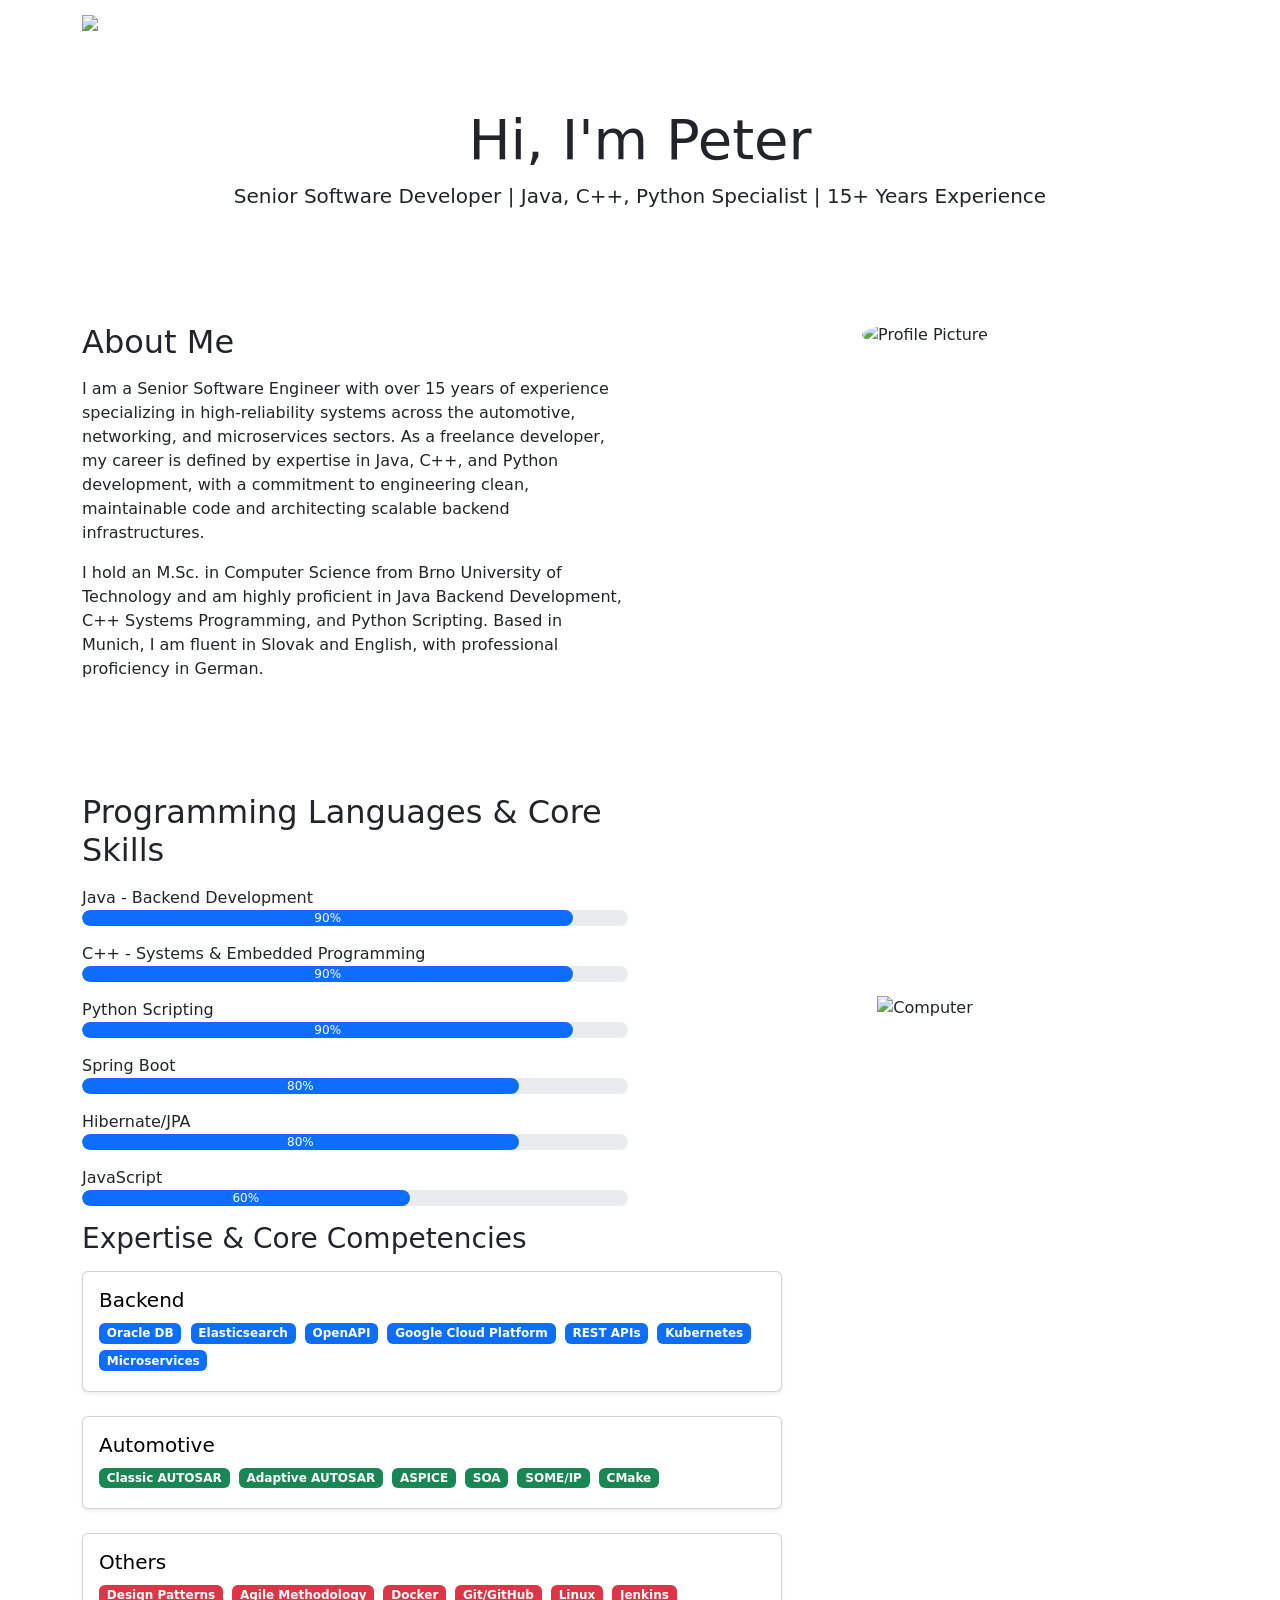
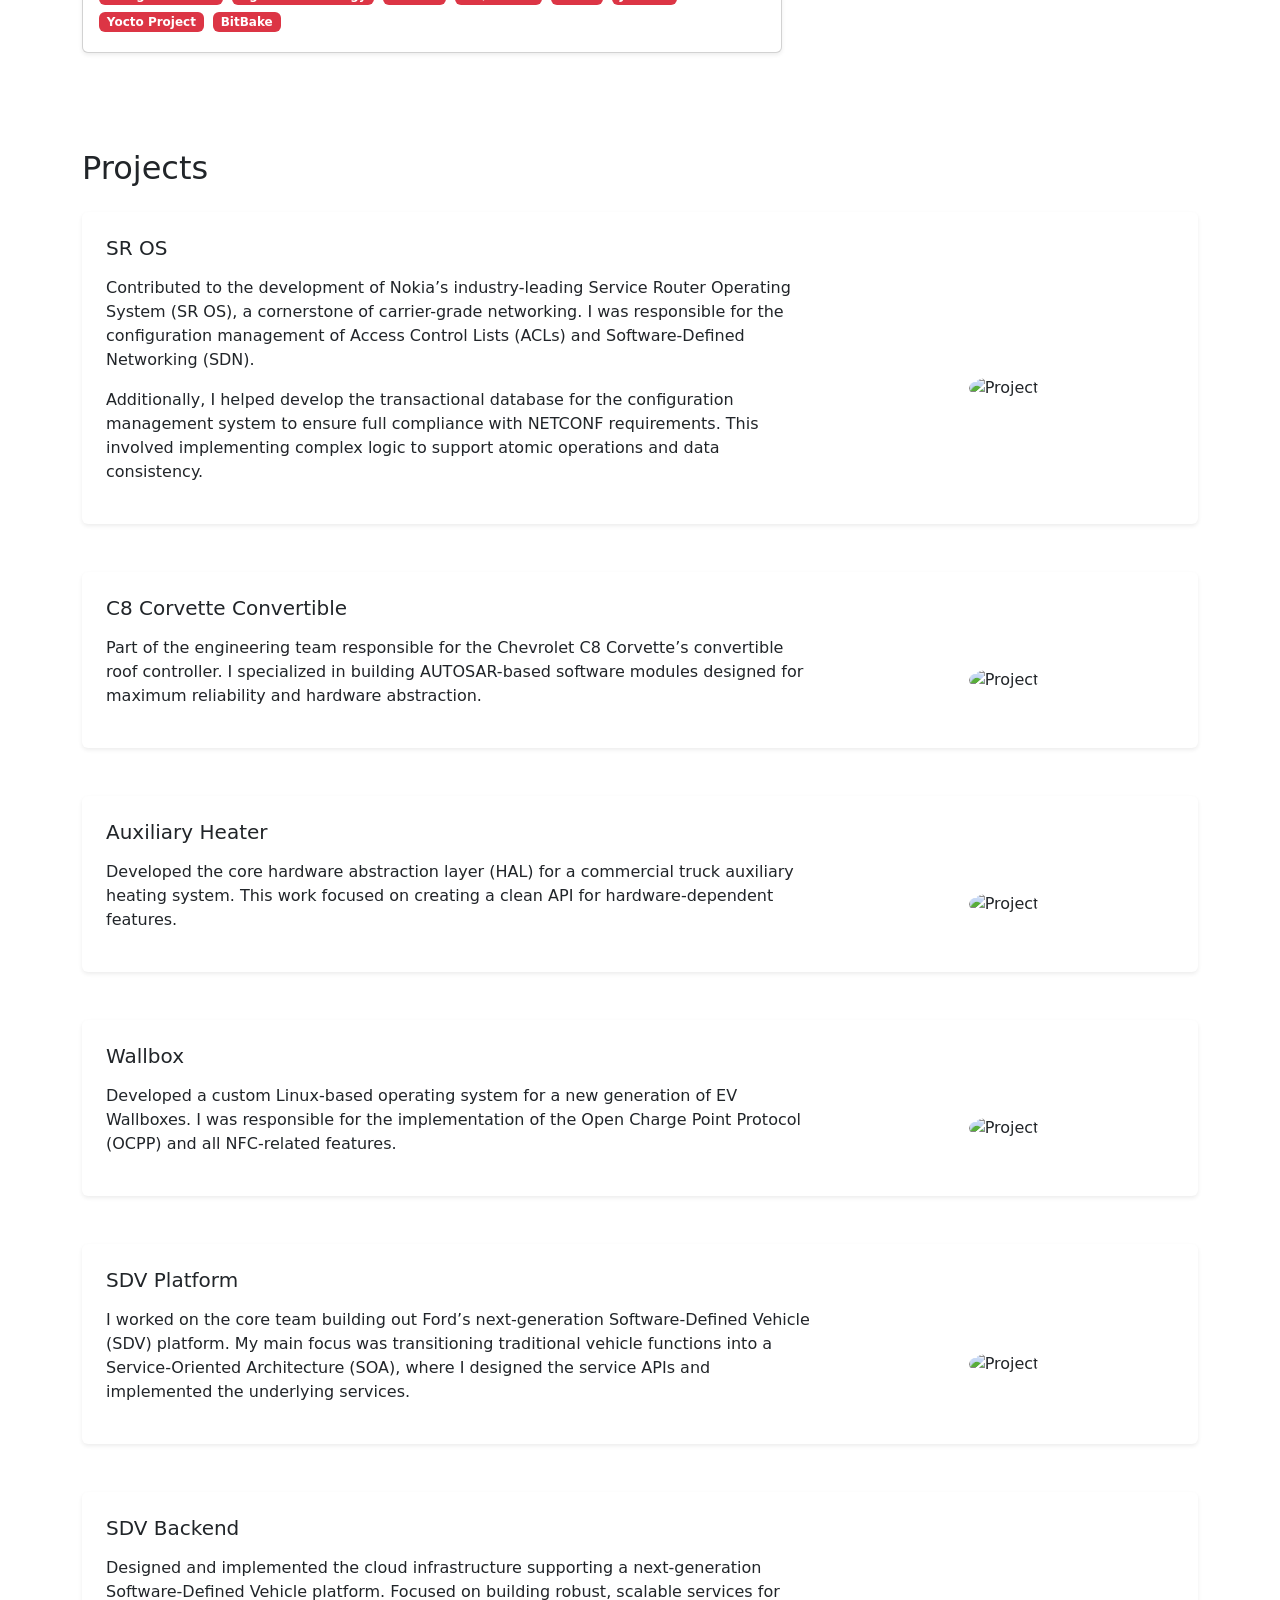
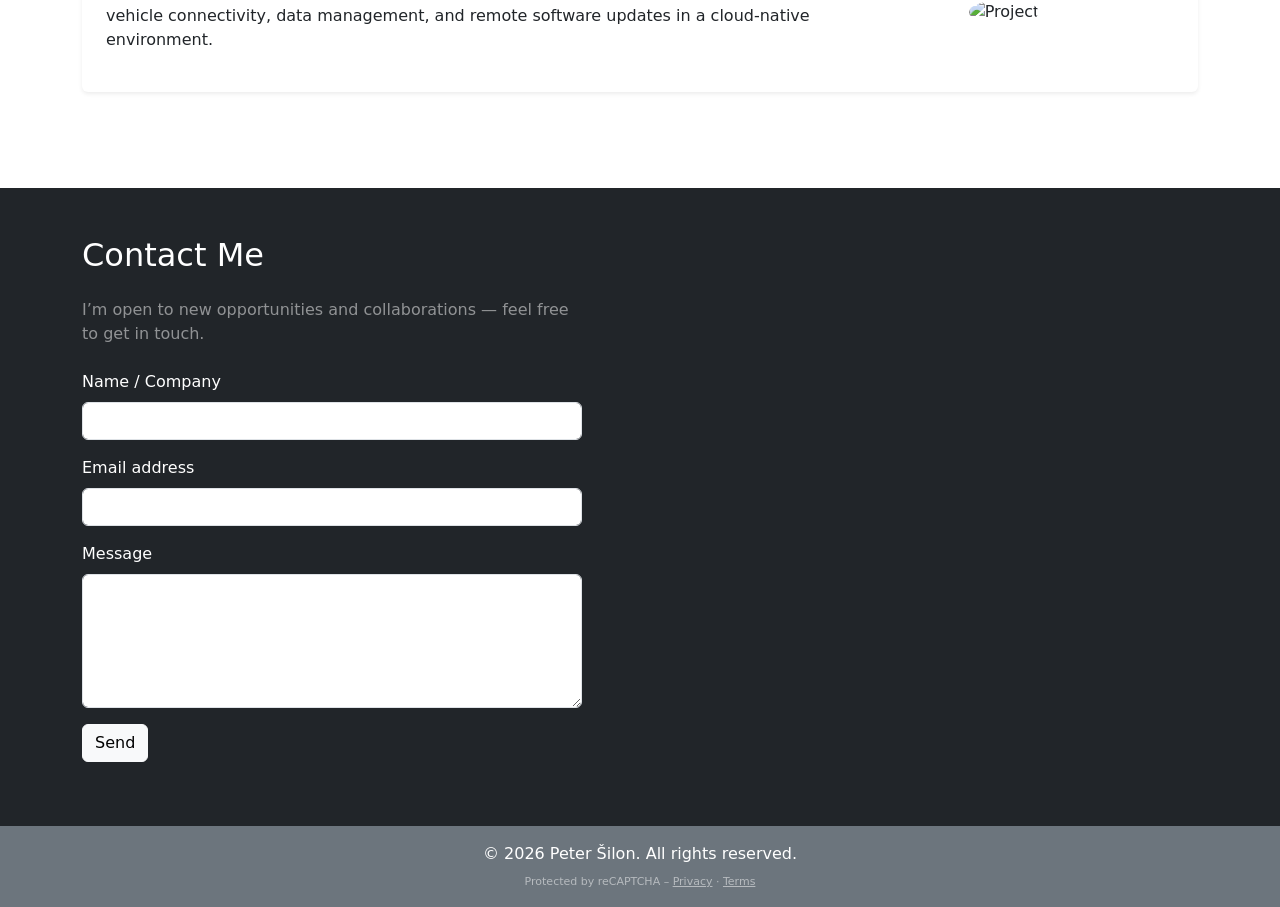
==== personal-app/src/main/resources/static/index.html @ 163ec018 "silon.me - Initial commit." ====
<!DOCTYPE html>
<html lang="en">
<head>
    <meta charset="UTF-8"/>
    <meta name="viewport" content="width=device-width, initial-scale=1.0"/>
    <meta name="description"
          content="Senior Software Developer specializing in C++, Python, and Java. Expert in AUTOSAR, microservices, and backend systems. Freelance engineer based in Munich with 15+ years experience."/>
    <meta name="keywords"
          content="C++ developer, Python developer, Java developer, freelance software engineer, AUTOSAR expert, backend developer, Munich, microservices, Kubernetes, embedded systems"/>
    <meta name="author" content="Peter Šilon"/>
    <meta name="robots" content="index, follow, max-image-preview:large, max-snippet:-1, max-video-preview:-1"/>
    <meta name="theme-color" content="#d38312"/>

    <!-- Open Graph / Facebook -->
    <meta property="og:type" content="profile"/>
    <meta property="og:title" content="Peter Šilon - Senior Software Developer | C++, Python, Java Specialist"/>
    <meta property="og:description"
          content="Freelance Senior Software Engineer specializing in C++, Python, and Java. Expert in AUTOSAR, microservices architecture, and backend systems with 15+ years of industry experience."/>
    <meta property="og:url" content="https://silon.me/"/>

    <!-- Twitter -->
    <meta name="twitter:card" content="summary"/>
    <meta name="twitter:title" content="Peter Šilon - Senior Software Developer"/>
    <meta name="twitter:description"
          content="C++, Python, Java specialist | AUTOSAR expert | 15+ years experience | Munich-based freelancer"/>

    <!-- Language & Canonical -->
    <link rel="canonical" href="https://silon.me"/>

    <title>Peter Šilon - Senior C++, Python, Java Developer | Freelance Software Engineer</title>
    <link rel="icon" type="image/png" href="/img/silon_me_logo.png">
    <link href="https://cdn.jsdelivr.net/npm/bootstrap@5.3.3/dist/css/bootstrap.min.css" rel="stylesheet">
    <link rel="stylesheet" href="/css/styles.css">

    <!-- JSON-LD Schema Markup -->
    <script type="application/ld+json">
        {
            "@context": "https://schema.org",
            "@type": "Person",
            "name": "Peter Šilon",
            "jobTitle": "Senior Software Engineer",
            "url": "https://silon.me",
            "sameAs": [
                "https://github.com",
                "https://linkedin.com"
            ],
            "image": "https://silon.me/img/me_3.jpeg",
            "description": "Senior Software Developer specializing in C++, Python, and Java with expertise in AUTOSAR, microservices, and backend systems",
            "knowsLanguage": [
                "en",
                "sk",
                "de"
            ],
            "workLocation": {
                "@type": "City",
                "name": "Munich"
            },
            "skills": [
                "C++",
                "Python",
                "Java",
                "AUTOSAR",
                "Spring Boot",
                "Microservices",
                "Kubernetes",
                "Docker",
                "Backend Development",
                "Software Architecture",
                "REST APIs",
                "Elasticsearch"
            ],
            "experience": {
                "@type": "EducationalOccupationalCredential",
                "credentialCategory": "degree",
                "name": "M.Sc. in Computer Science",
                "issuedBy": {
                    "@type": "Organization",
                    "name": "Brno University of Technology"
                }
            }
        }
    </script>
    <script src="https://www.google.com/recaptcha/enterprise.js?render=6LeJy5ksAAAAAFITjXdqqyAON8p0MNBpj65wvK8i"></script>
    <script src="https://cdn.jsdelivr.net/npm/bootstrap@5.3.3/dist/js/bootstrap.bundle.min.js"></script>
    <script src="/js/contact-form.js"></script>
</head>
<body>

<!-- NAVBAR -->
<nav class="navbar navbar-expand-lg navbar-dark navbar-gradient">
    <div class="container">
        <a class="navbar-brand" href="https://silon.me"><img src="/img/silon_me.png" alt="silon.me"></a>
        <button class="navbar-toggler" type="button" data-bs-toggle="collapse" data-bs-target="#nav">
            <span class="navbar-toggler-icon"></span>
        </button>
        <div class="collapse navbar-collapse" id="nav">
            <ul class="navbar-nav ms-auto">
                <li class="nav-item"><a class="nav-link" href="#about">About</a></li>
                <li class="nav-item"><a class="nav-link" href="#skills">Skills</a></li>
                <li class="nav-item"><a class="nav-link" href="#projects">Projects</a></li>
                <li class="nav-item"><a class="nav-link" href="#contact">Contact</a></li>
            </ul>
        </div>
    </div>
</nav>

<!-- HERO -->
<header class="bg-soft-yellow text-center py-5">
    <div class="container">
        <h1 class="display-4">Hi, I'm Peter</h1>
        <p class="lead">Senior Software Developer | Java, C++, Python Specialist | 15+ Years Experience</p>
    </div>
</header>

<!-- ABOUT -->
<section id="about" class="bg-soft-yellow py-5">
    <div class="fw-light container">
        <div class="row">
            <div class="col-md-6"><!-- 6:6 grid -->
                <h2 class="mb-3">About Me</h2>
                <p>
                    I am a Senior Software Engineer with over 15 years of experience specializing
                    in high-reliability systems across the automotive, networking, and microservices sectors.
                    As a freelance developer, my career is defined by expertise in <strong>Java</strong>,
                    <strong>C++</strong>, and <strong>Python</strong> development, with a commitment to engineering
                    clean, maintainable code and architecting scalable backend infrastructures.
                </p>
                <p>
                    I hold an <strong>M.Sc. in Computer Science</strong> from Brno University of Technology and am
                    highly proficient in <strong>Java Backend Development</strong>, <strong>C++ Systems
                    Programming</strong>, and <strong>Python Scripting</strong>.
                    Based in Munich, I am fluent in Slovak and English, with professional proficiency in German.
                </p>
            </div>
            <div class="col-md-6 text-center profile-pic">
                <img src="/img/me_3.jpeg" class="rounded-circle img-fluid" alt="Profile Picture">
            </div>
        </div>
    </div>
</section>

<!-- SKILLS -->
<section id="skills" class="bg-soft-grey py-5">
    <div class="container">
        <div class="row align-items-center">

            <!-- COL-1 -->
            <div class="col-md-6"><!-- 6:6 grid -->
                <h2 class="mb-3">Programming Languages & Core Skills</h2>
                <!-- Java -->
                <div class="mb-3">
                    <label class="fw-light">Java - Backend Development</label>
                    <div class="progress rounded-pill">
                        <div class="progress-bar progress-bar-gradient rounded-pill" style="width: 90%;">90%</div>
                    </div>
                </div>
                <!-- C++ -->
                <div class="mb-3">
                    <label class="fw-light">C++ - Systems & Embedded Programming</label>
                    <div class="progress rounded-pill">
                        <div class="progress-bar progress-bar-gradient rounded-pill" style="width: 90%;">90%</div>
                    </div>
                </div>
                <!-- Python -->
                <div class="mb-3">
                    <label class="fw-light">Python Scripting</label>
                    <div class="progress rounded-pill">
                        <div class="progress-bar progress-bar-gradient rounded-pill" style="width: 90%;">90%</div>
                    </div>
                </div>
                <!-- Spring Boot -->
                <div class="mb-3">
                    <label class="fw-light">Spring Boot</label>
                    <div class="progress rounded-pill">
                        <div class="progress-bar progress-bar-gradient rounded-pill" style="width: 80%;">80%</div>
                    </div>
                </div>
                <!-- Hibernate/JPA -->
                <div class="mb-3">
                    <label class="fw-light">Hibernate/JPA</label>
                    <div class="progress rounded-pill">
                        <div class="progress-bar progress-bar-gradient rounded-pill" style="width: 80%;">80%</div>
                    </div>
                </div>
                <!-- JavaScript -->
                <div class="mb-3">
                    <label class="fw-light">JavaScript</label>
                    <div class="progress rounded-pill">
                        <div class="progress-bar progress-bar-gradient rounded-pill" style="width: 60%;">60%</div>
                    </div>
                </div>
            </div>

            <!-- COL-1 -->
            <div class="col-md-6 text-center profile-pic">
                <img src="/img/be_3.png" class="img-fluid" alt="Computer">
            </div>
        </div>
    </div>

    <!-- CORE COMPETENCIES -->
    <div class="container">
        <h3 class="mb-3">Expertise & Core Competencies</h3>
        <div class="d-flex flex-column gap-4" style="max-width: 700px;">
            <!-- Backend -->
            <div class="card shadow-sm">
                <div class="card-body">
                    <h5 class="text-black card-title fw-light">Backend</h5>
                    <span class="badge bg-primary me-1 mb-1">Oracle DB</span>
                    <span class="badge bg-primary me-1 mb-1">Elasticsearch</span>
                    <span class="badge bg-primary me-1 mb-1">OpenAPI</span>
                    <span class="badge bg-primary me-1 mb-1">Google Cloud Platform</span>
                    <span class="badge bg-primary me-1 mb-1">REST APIs</span>
                    <span class="badge bg-primary me-1 mb-1">Kubernetes</span>
                    <span class="badge bg-primary me-1 mb-1">Microservices</span>
                </div>
            </div>
            <!-- Automotive -->
            <div class="card shadow-sm">
                <div class="card-body">
                    <h5 class="text-black card-title fw-light">Automotive</h5>
                    <span class="badge bg-success me-1 mb-1">Classic AUTOSAR</span>
                    <span class="badge bg-success me-1 mb-1">Adaptive AUTOSAR</span>
                    <span class="badge bg-success me-1 mb-1">ASPICE</span>
                    <span class="badge bg-success me-1 mb-1">SOA</span>
                    <span class="badge bg-success me-1 mb-1">SOME/IP</span>
                    <span class="badge bg-success me-1 mb-1">CMake</span>
                </div>
            </div>
            <!-- Others -->
            <div class="card shadow-sm">
                <div class="card-body">
                    <h5 class="text-black card-title fw-light">Others</h5>
                    <span class="badge bg-danger me-1 mb-1">Design Patterns</span>
                    <span class="badge bg-danger me-1 mb-1">Agile Methodology</span>
                    <span class="badge bg-danger me-1 mb-1">Docker</span>
                    <span class="badge bg-danger me-1 mb-1">Git/GitHub</span>
                    <span class="badge bg-danger me-1 mb-1">Linux</span>
                    <span class="badge bg-danger me-1 mb-1">Jenkins</span>
                    <span class="badge bg-danger me-1 mb-1">Yocto Project</span>
                    <span class="badge bg-danger me-1 mb-1">BitBake</span>
                </div>
            </div>
        </div>
    </div>
</section>

<!-- PROJECTS -->
<section id="projects" class="bg-soft-silver py-5">
    <div class="fw-light container">
        <h2 class="mb-4">Projects</h2>

        <!-- PROJECT 1 -->
        <div class="mb-5 p-4 bg-white rounded shadow-sm">
            <h5 class="fw-light mb-3">SR OS</h5>
            <div class="row align-items-center">
                <div class="col-md-8">
                    <p>
                        Contributed to the development of Nokia’s industry-leading Service Router Operating System (SR
                        OS), a cornerstone of carrier-grade networking. I was responsible for the configuration
                        management of Access Control Lists (ACLs) and Software-Defined Networking (SDN).
                    </p>
                    <p>
                        Additionally, I helped develop the transactional database for the configuration management
                        system to ensure full compliance with NETCONF requirements. This involved implementing complex
                        logic to support atomic operations and data consistency.
                    </p>
                </div>
                <div class="col-md-4 text-center">
                    <img src="/img/P1.jpg" class="img-fluid rounded-circle project-pic" alt="Project">
                </div>
            </div>
        </div>
        <!-- PROJECT 2 -->
        <div class="mb-5 p-4 bg-white rounded shadow-sm">
            <h5 class="fw-light mb-3">C8 Corvette Convertible</h5>
            <div class="row align-items-center">
                <div class="col-md-8">
                    <p>
                        Part of the engineering team responsible for the Chevrolet C8 Corvette’s convertible roof
                        controller. I specialized in building AUTOSAR-based software modules designed for maximum
                        reliability and hardware abstraction.
                    </p>
                </div>
                <div class="col-md-4 text-center">
                    <img src="/img/P2.png" class="img-fluid rounded-circle project-pic" alt="Project">
                </div>
            </div>
        </div>
        <!-- PROJECT 3 -->
        <div class="mb-5 p-4 bg-white rounded shadow-sm">
            <h5 class="fw-light mb-3">Auxiliary Heater</h5>
            <div class="row align-items-center">
                <div class="col-md-8">
                    <p>
                        Developed the core hardware abstraction layer (HAL) for a commercial truck auxiliary heating
                        system. This work focused on creating a clean API for hardware-dependent features.
                    </p>
                </div>
                <div class="col-md-4 text-center">
                    <img src="/img/P3.webp" class="img-fluid rounded-circle project-pic" alt="Project">
                </div>
            </div>
        </div>
        <!-- PROJECT 4 -->
        <div class="mb-5 p-4 bg-white rounded shadow-sm">
            <h5 class="fw-light mb-3">Wallbox</h5>
            <div class="row align-items-center">
                <div class="col-md-8">
                    <p>
                        Developed a custom Linux-based operating system for a new generation of EV Wallboxes. I was
                        responsible for the implementation of the Open Charge Point Protocol (OCPP) and all NFC-related
                        features.
                    </p>
                </div>
                <div class="col-md-4 text-center">
                    <img src="/img/P4.jpg" class="img-fluid rounded-circle project-pic" alt="Project">
                </div>
            </div>
        </div>
        <!-- PROJECT 5 -->
        <div class="mb-5 p-4 bg-white rounded shadow-sm">
            <h5 class="fw-light mb-3">SDV Platform</h5>
            <div class="row align-items-center">
                <div class="col-md-8">
                    <p>
                        I worked on the core team building out Ford’s next-generation Software-Defined Vehicle (SDV)
                        platform. My main focus was transitioning traditional vehicle functions into a Service-Oriented
                        Architecture (SOA), where I designed the service APIs and implemented the underlying services.
                    </p>
                </div>
                <div class="col-md-4 text-center">
                    <img src="/img/P5.jpg" class="img-fluid rounded-circle project-pic" alt="Project">
                </div>
            </div>
        </div>
        <!-- PROJECT 6 -->
        <div class="mb-5 p-4 bg-white rounded shadow-sm">
            <h5 class="fw-light mb-3">SDV Backend</h5>
            <div class="row align-items-center">
                <div class="col-md-8">
                    <p>
                        Designed and implemented the cloud infrastructure supporting a next-generation Software-Defined
                        Vehicle platform. Focused on building robust, scalable services for vehicle connectivity, data
                        management, and remote software updates in a cloud-native environment.
                    </p>
                </div>
                <div class="col-md-4 text-center">
                    <img src="/img/P6.png" class="img-fluid rounded-circle project-pic" alt="Project">
                </div>
            </div>
        </div>
    </div>
</section>

<!-- CONTACT -->
<section id="contact" class="bg-dark text-white py-5">
    <div class="container">
        <h2 class="mb-4">Contact Me</h2>
        <p class="text-white-50 mb-4" style="max-width: 500px;">
            I’m open to new opportunities and collaborations — feel free to get in touch.
        </p>

        <form id="contactForm" class="w-100" style="max-width: 500px;">
            <!-- Name / Company -->
            <div class="mb-3">
                <label for="name" class="form-label">Name / Company</label>
                <input type="text" class="form-control" id="name" name="name" required>
            </div>

            <!-- Email -->
            <div class="mb-3">
                <label for="email" class="form-label">Email address</label>
                <input type="email" class="form-control" id="email" name="email" required>
            </div>

            <!-- Message -->
            <div class="mb-3">
                <label for="message" class="form-label">Message</label>
                <textarea class="form-control" id="message" name="message" rows="5" required></textarea>
            </div>

            <!-- Submit -->
            <button type="submit" class="btn btn-light">
                <span class="button-text">Send</span>
                <span class="spinner-border spinner-border-sm d-none ms-2" role="status" aria-hidden="true"></span>
            </button>

            <!-- Feedback -->
            <div id="formMessage" class="mt-3"></div>
        </form>
    </div>
</section>

<!-- FOOTER -->
<footer class="text-center py-3 bg-secondary text-white">
    <p class="mb-0">© 2026 Peter Šilon. All rights reserved.</p>
    <p class="small text-white-50 mb-0 mt-2" style="font-size: 11px;">
        Protected by reCAPTCHA –
        <a href="https://policies.google.com/privacy" target="_blank" class="text-white-50">Privacy</a> ·
        <a href="https://policies.google.com/terms" target="_blank" class="text-white-50">Terms</a>
    </p>
</footer>

</body>
</html>
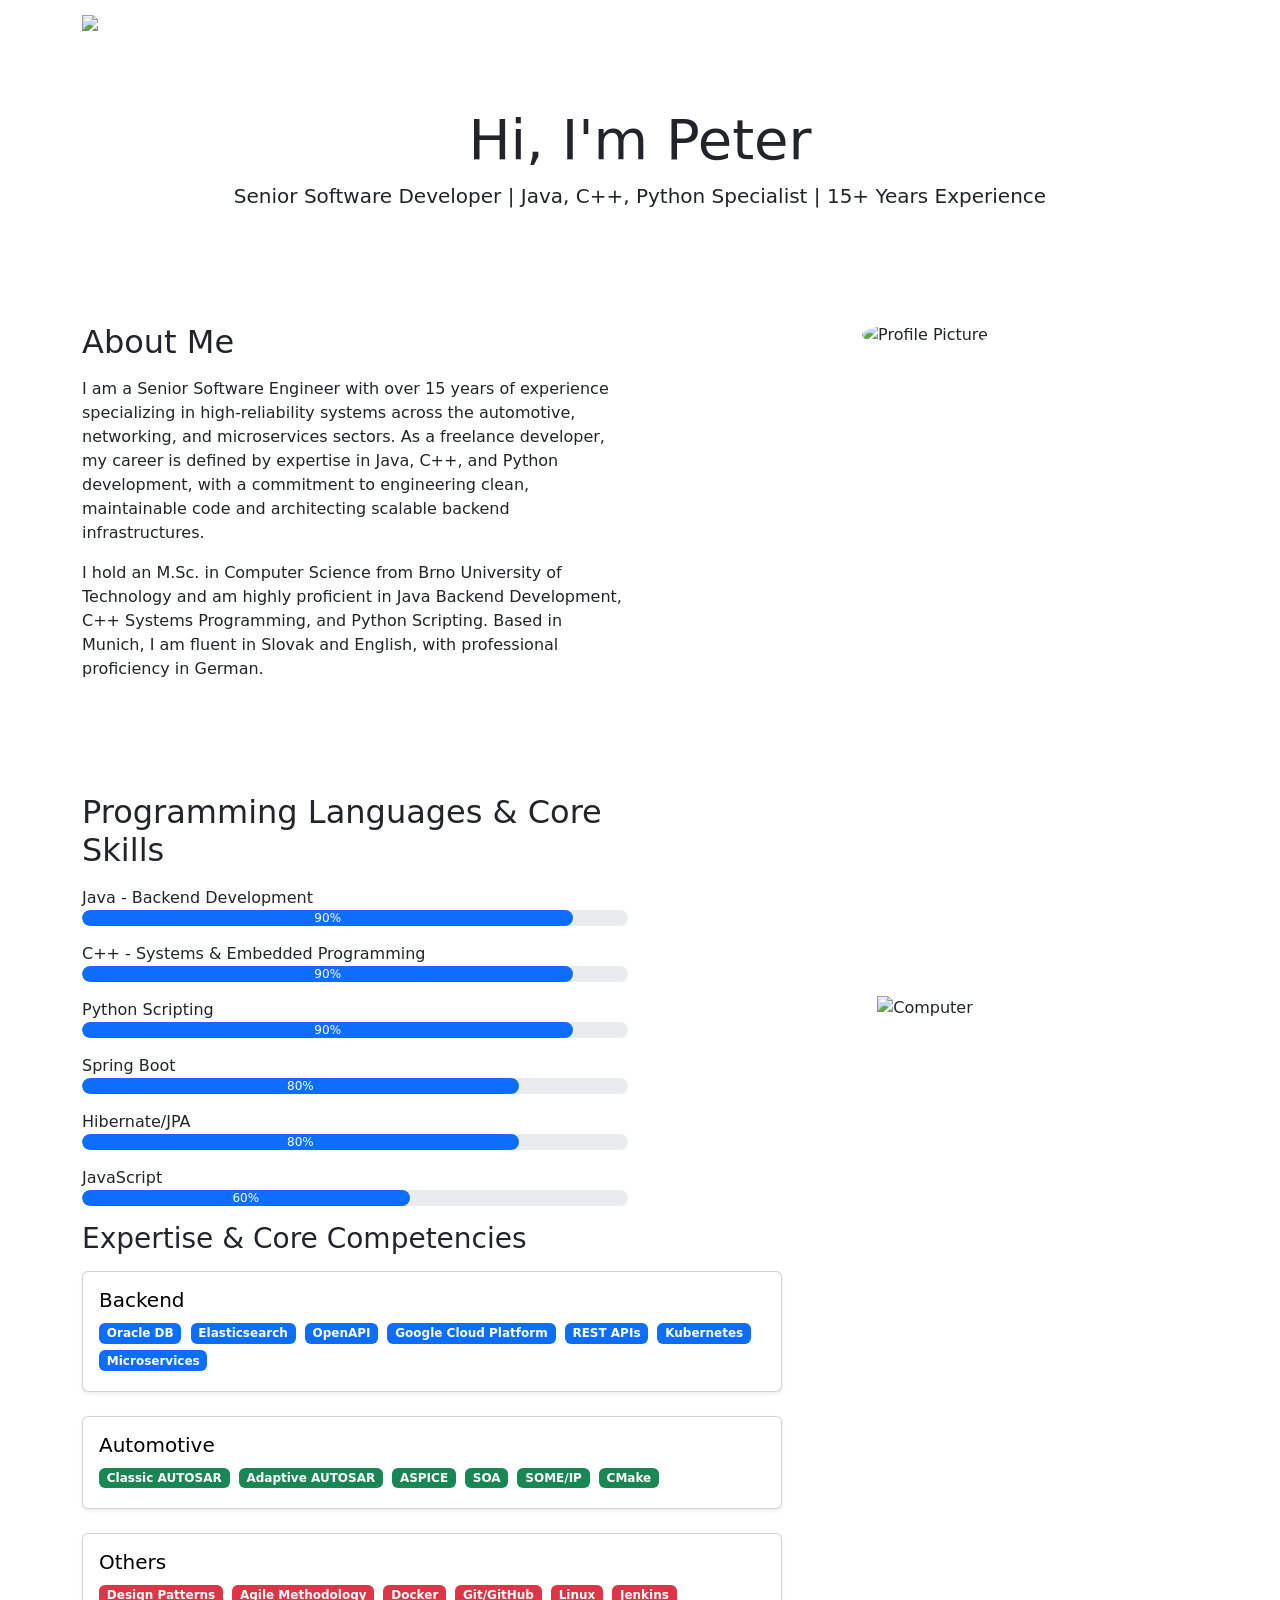
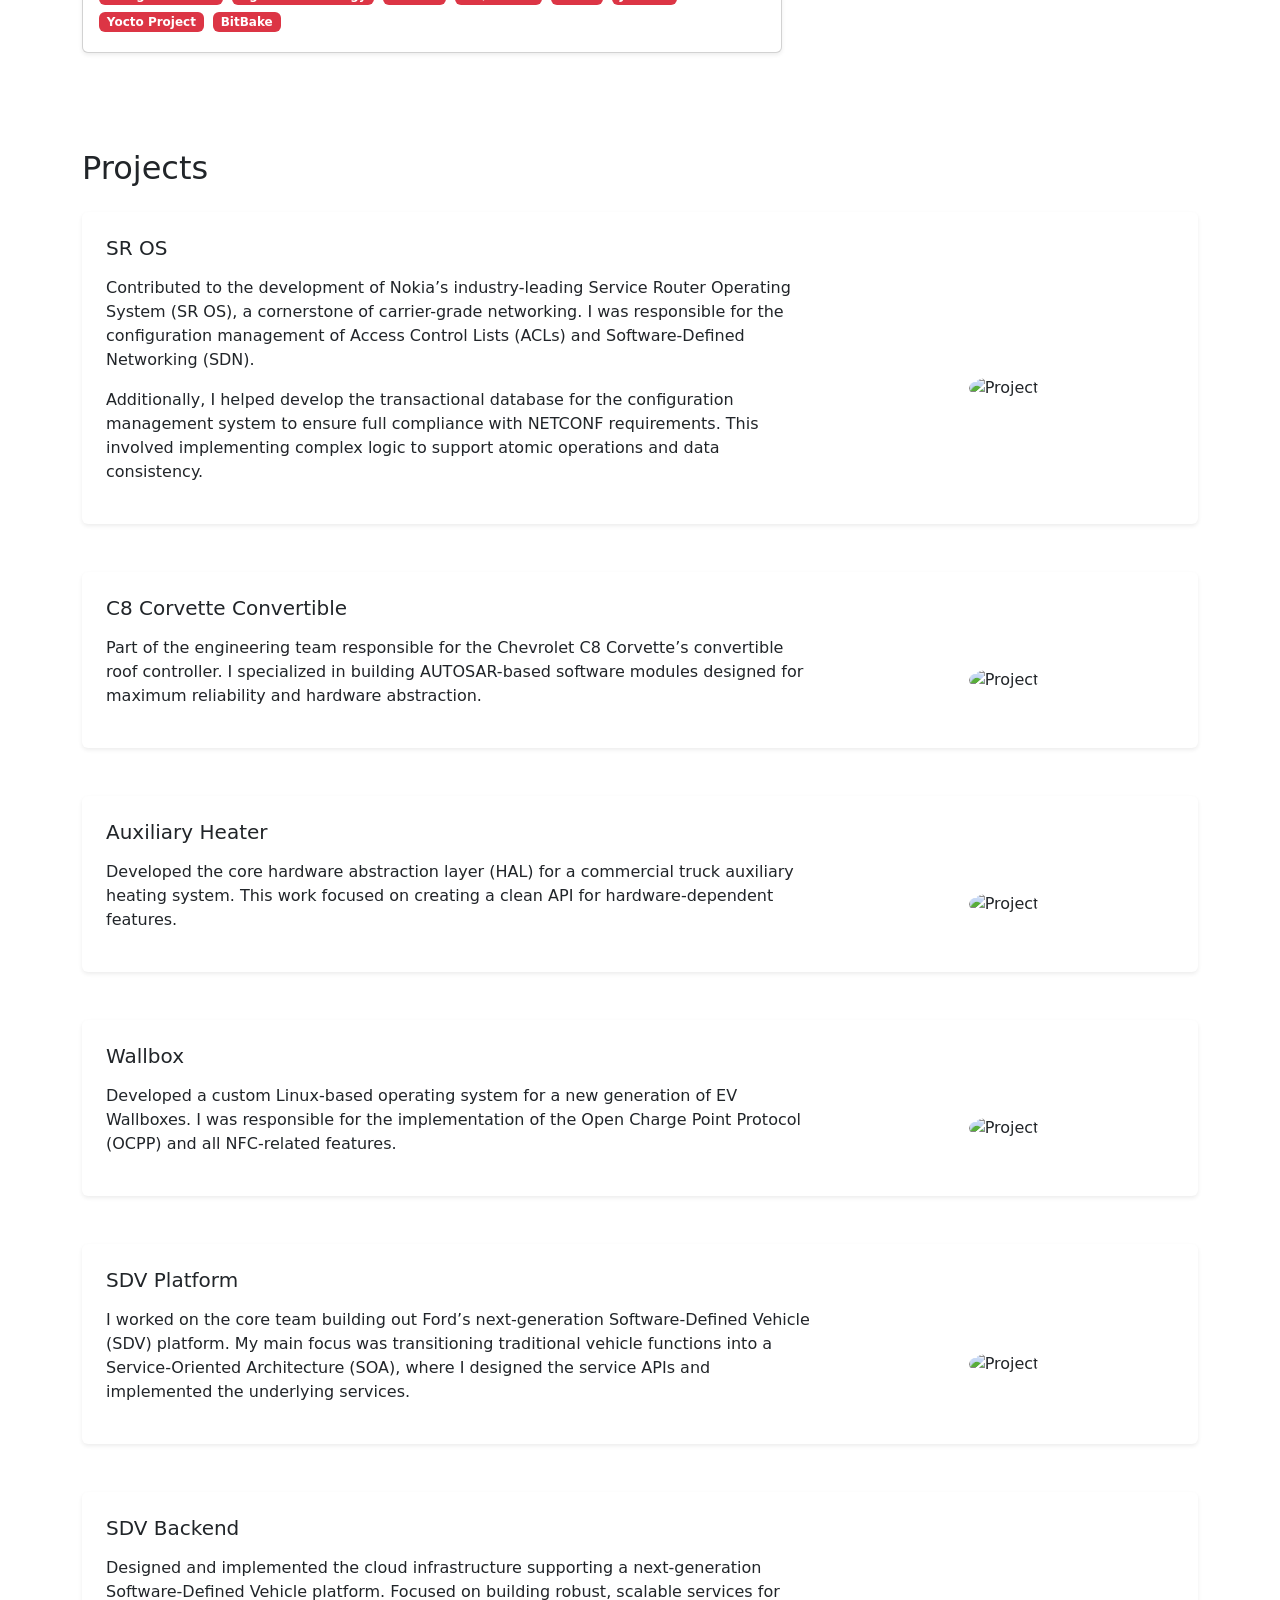
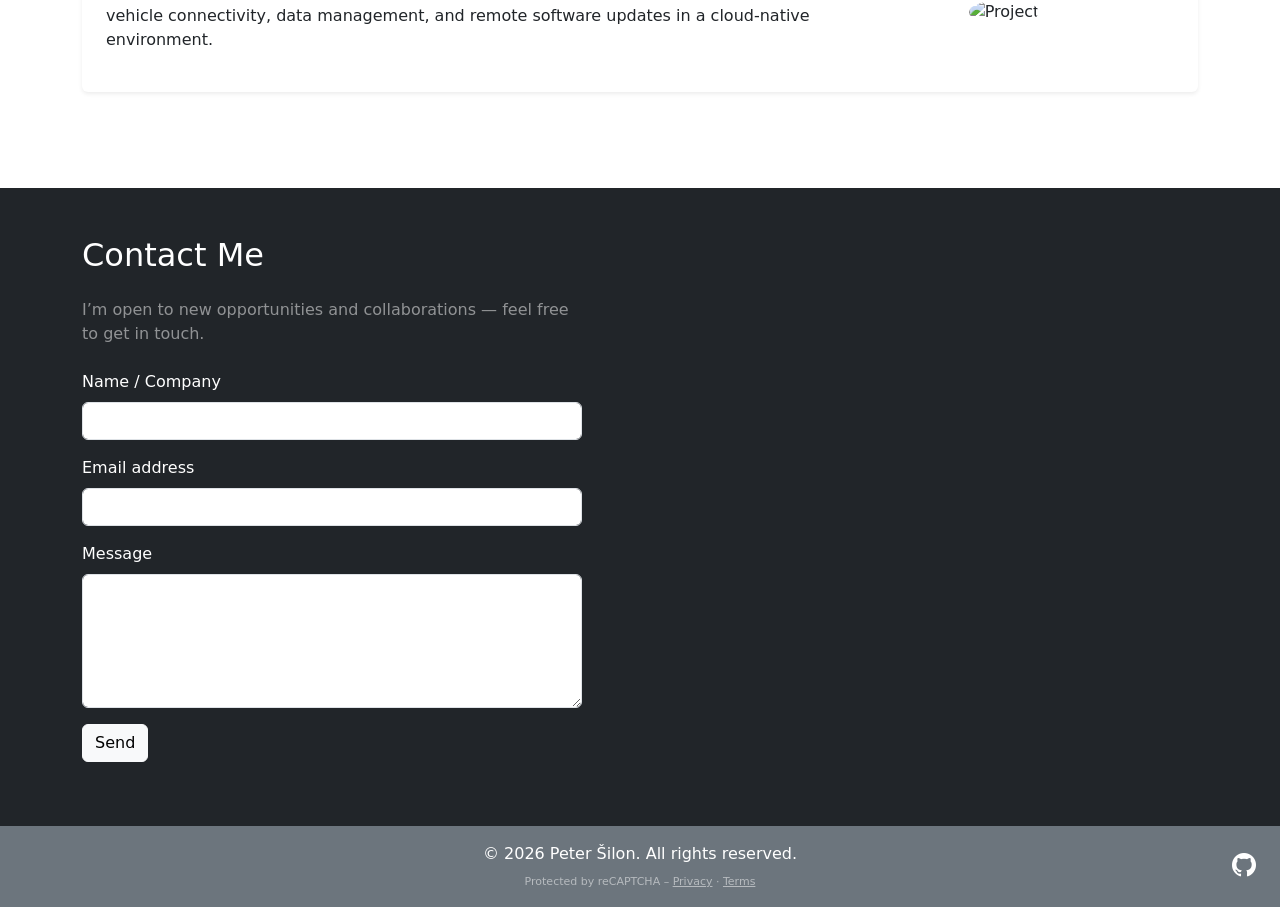
==== commit 5a124aba: "Add link to GitHub." ====
--- a/personal-app/src/main/resources/static/index.html
+++ b/personal-app/src/main/resources/static/index.html
@@ -30,7 +30,8 @@
     <title>Peter Šilon - Senior C++, Python, Java Developer | Freelance Software Engineer</title>
     <link rel="icon" type="image/png" href="/img/silon_me_logo.png">
     <link href="https://cdn.jsdelivr.net/npm/bootstrap@5.3.3/dist/css/bootstrap.min.css" rel="stylesheet">
-    <link rel="stylesheet" href="/css/styles.css">
+    <link href="https://cdn.jsdelivr.net/npm/bootstrap-icons@1.11.3/font/bootstrap-icons.css" rel="stylesheet">
+    <link href="/css/styles.css" rel="stylesheet">
 
     <!-- JSON-LD Schema Markup -->
     <script type="application/ld+json">
@@ -393,13 +394,24 @@
 </section>
 
 <!-- FOOTER -->
-<footer class="text-center py-3 bg-secondary text-white">
-    <p class="mb-0">© 2026 Peter Šilon. All rights reserved.</p>
-    <p class="small text-white-50 mb-0 mt-2" style="font-size: 11px;">
-        Protected by reCAPTCHA –
-        <a href="https://policies.google.com/privacy" target="_blank" class="text-white-50">Privacy</a> ·
-        <a href="https://policies.google.com/terms" target="_blank" class="text-white-50">Terms</a>
-    </p>
+<footer class="bg-secondary text-white py-3">
+    <div class="container-fluid d-flex align-items-center position-relative">
+        <!-- Copyright -->
+        <div class="mx-auto text-center">
+            <p class="mb-0">© 2026 Peter Šilon. All rights reserved.</p>
+            <p class="small text-white-50 mb-0 mt-2" style="font-size: 11px;">
+                Protected by reCAPTCHA –
+                <a href="https://policies.google.com/privacy" target="_blank" class="text-white-50">Privacy</a> ·
+                <a href="https://policies.google.com/terms" target="_blank" class="text-white-50">Terms</a>
+            </p>
+        </div>
+        <!-- GitHub -->
+        <div class="position-absolute end-0 pe-4">
+            <a href="https://github.com/silonp/silon.me" target="_blank" class="text-white fs-4">
+                <i class="bi bi-github"></i>
+            </a>
+        </div>
+    </div>
 </footer>
 
 </body>
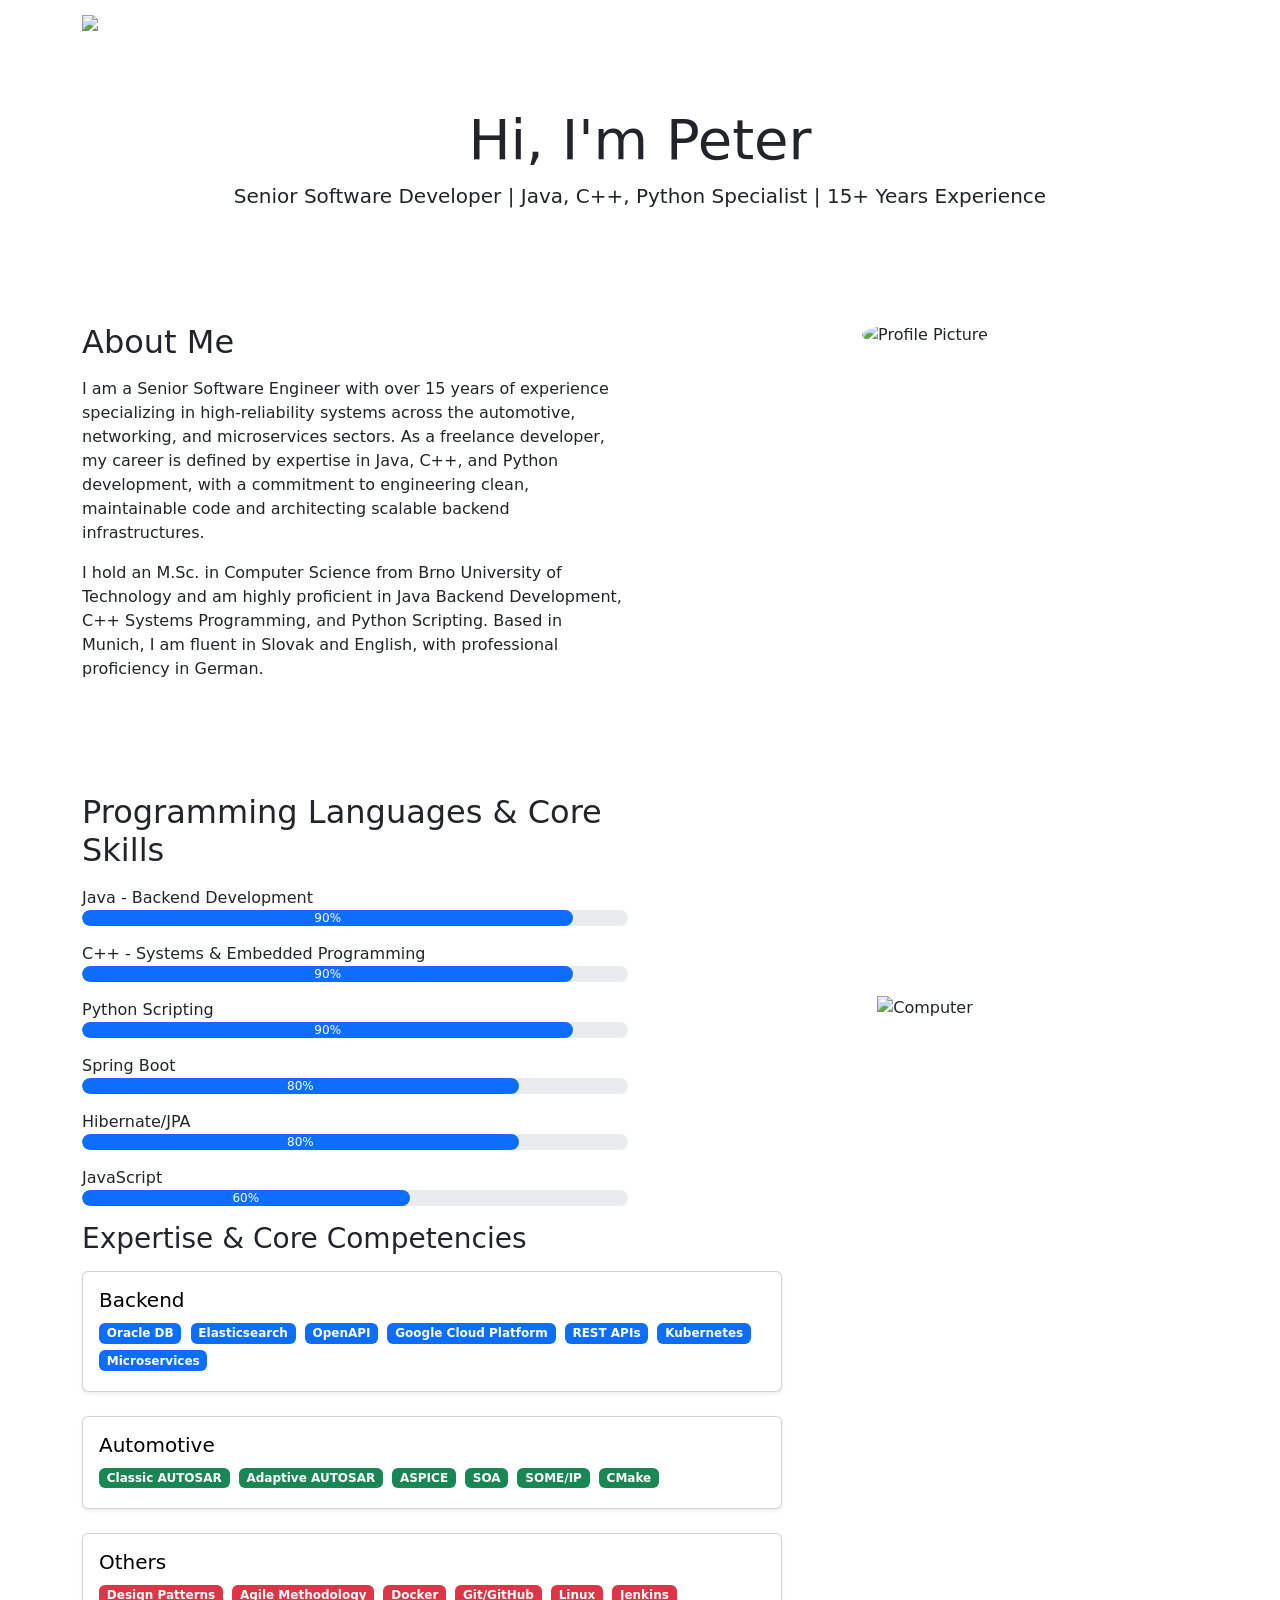
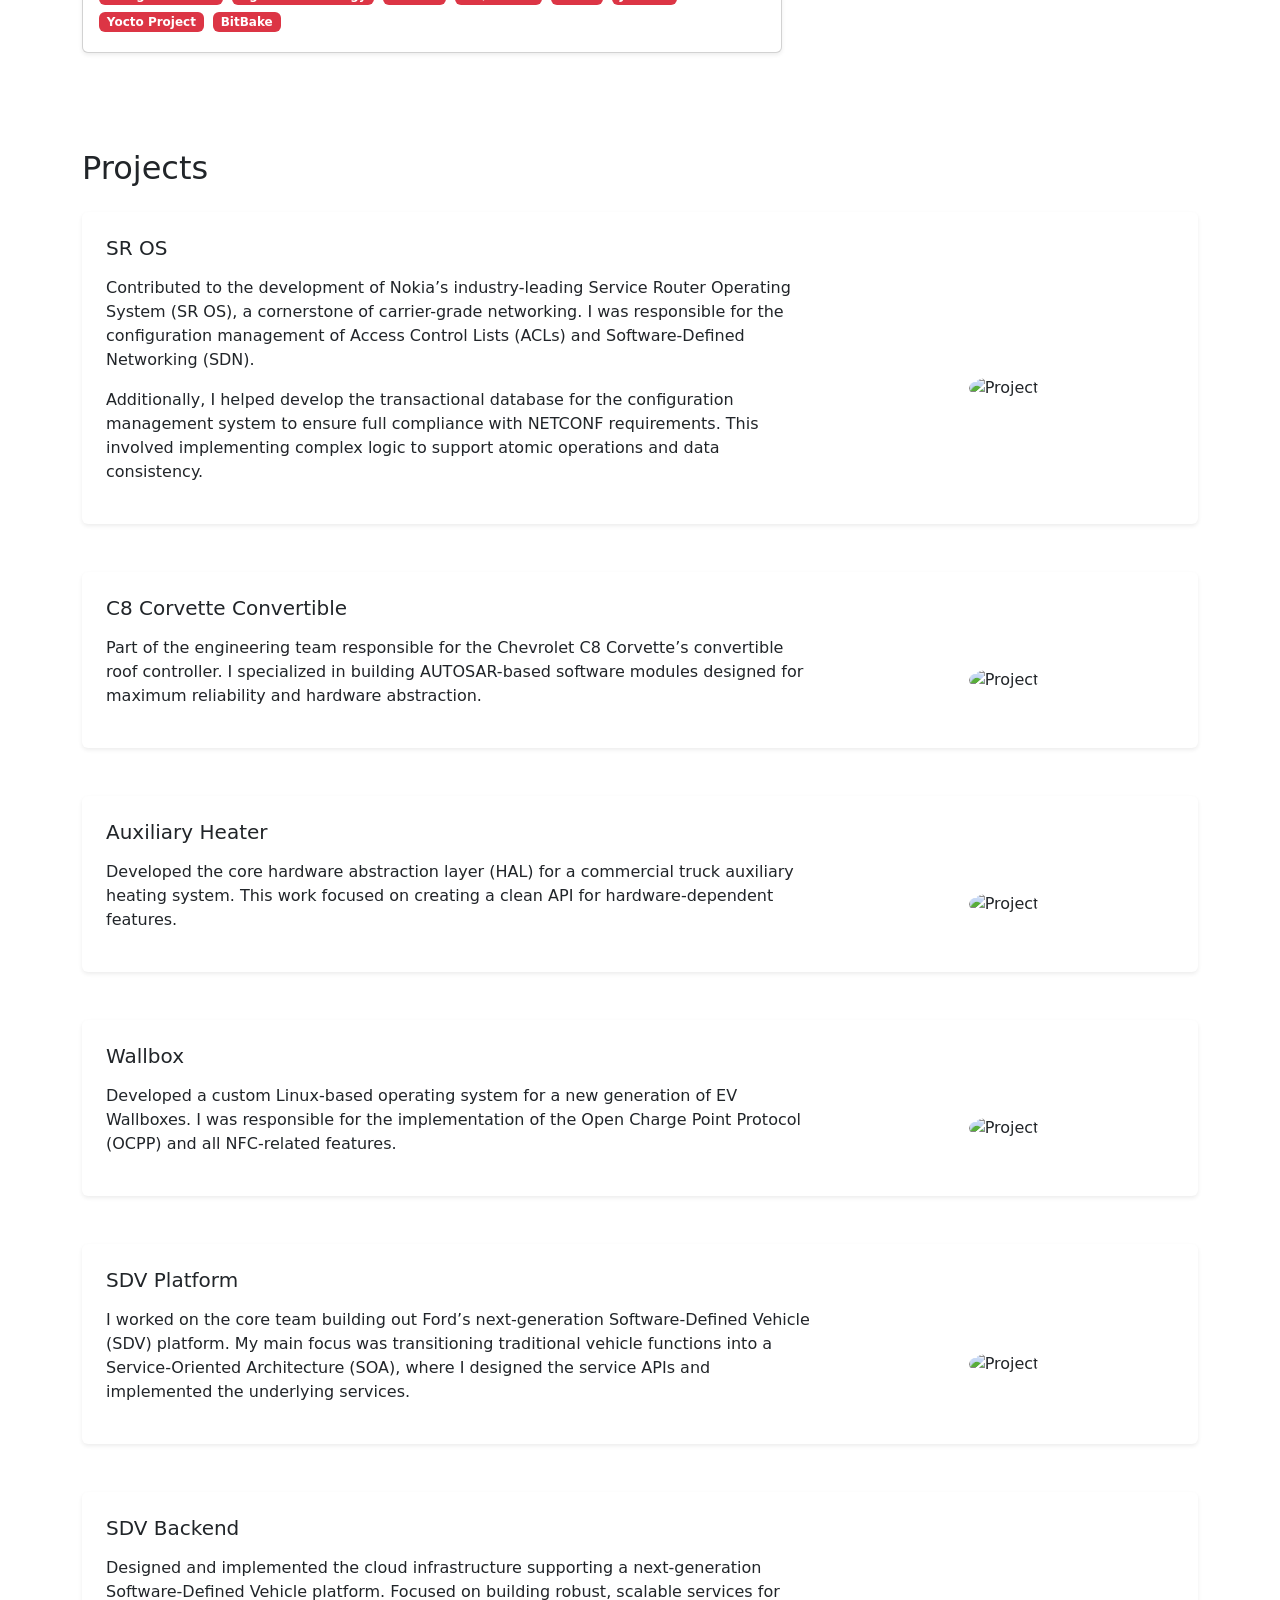
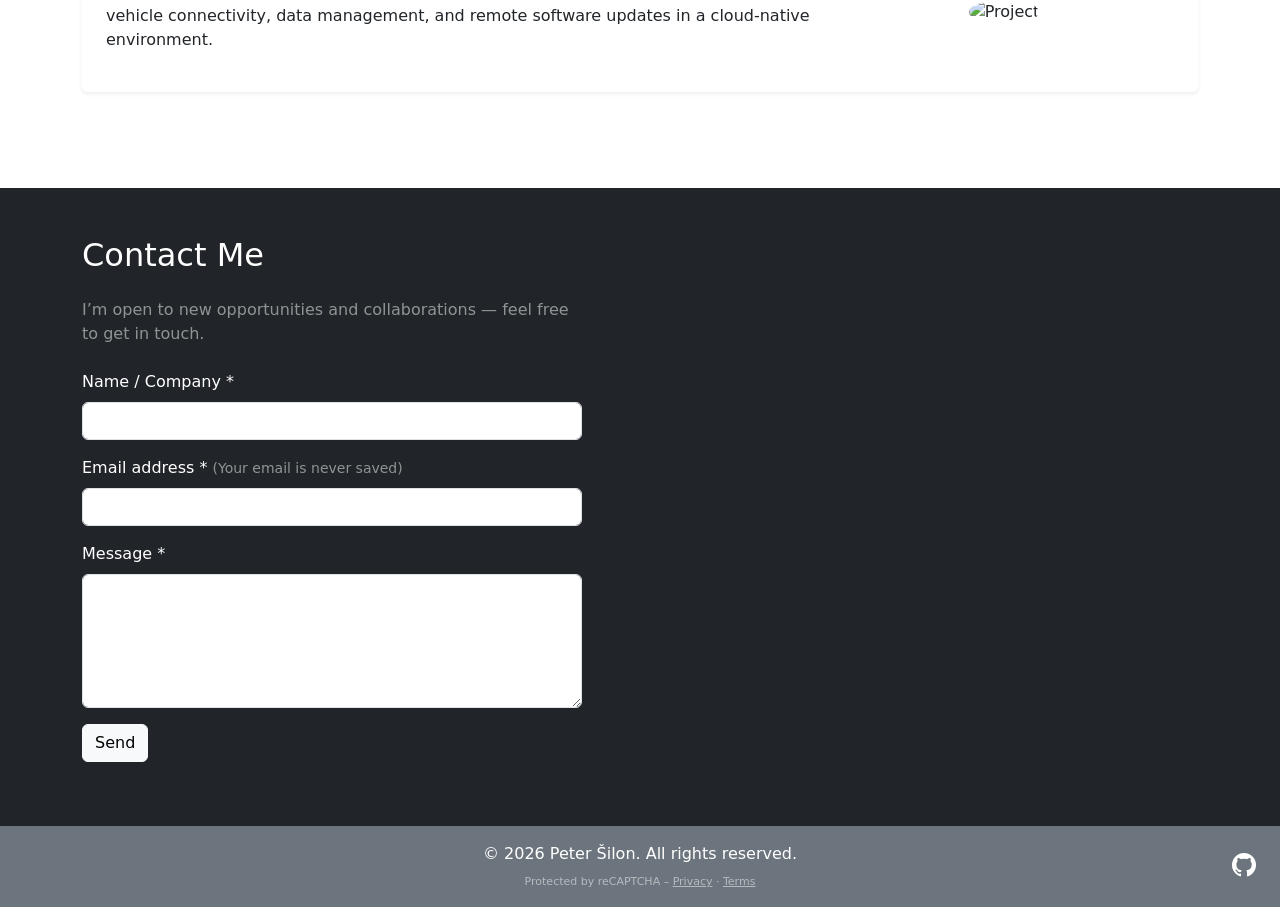
==== commit 5b8cbb1f: "Don't hard-code emails." ====
--- a/personal-app/src/main/resources/static/index.html
+++ b/personal-app/src/main/resources/static/index.html
@@ -361,23 +361,23 @@
         <p class="text-white-50 mb-4" style="max-width: 500px;">
             I’m open to new opportunities and collaborations — feel free to get in touch.
         </p>
-
         <form id="contactForm" class="w-100" style="max-width: 500px;">
             <!-- Name / Company -->
             <div class="mb-3">
-                <label for="name" class="form-label">Name / Company</label>
+                <label for="name" class="form-label">Name / Company *</label>
                 <input type="text" class="form-control" id="name" name="name" required>
             </div>
 
             <!-- Email -->
             <div class="mb-3">
-                <label for="email" class="form-label">Email address</label>
+                <label for="email" class="form-label">Email address *</label>
+                <span class="small text-white-50">(Your email is never saved)</span>
                 <input type="email" class="form-control" id="email" name="email" required>
             </div>
 
             <!-- Message -->
             <div class="mb-3">
-                <label for="message" class="form-label">Message</label>
+                <label for="message" class="form-label">Message *</label>
                 <textarea class="form-control" id="message" name="message" rows="5" required></textarea>
             </div>
 
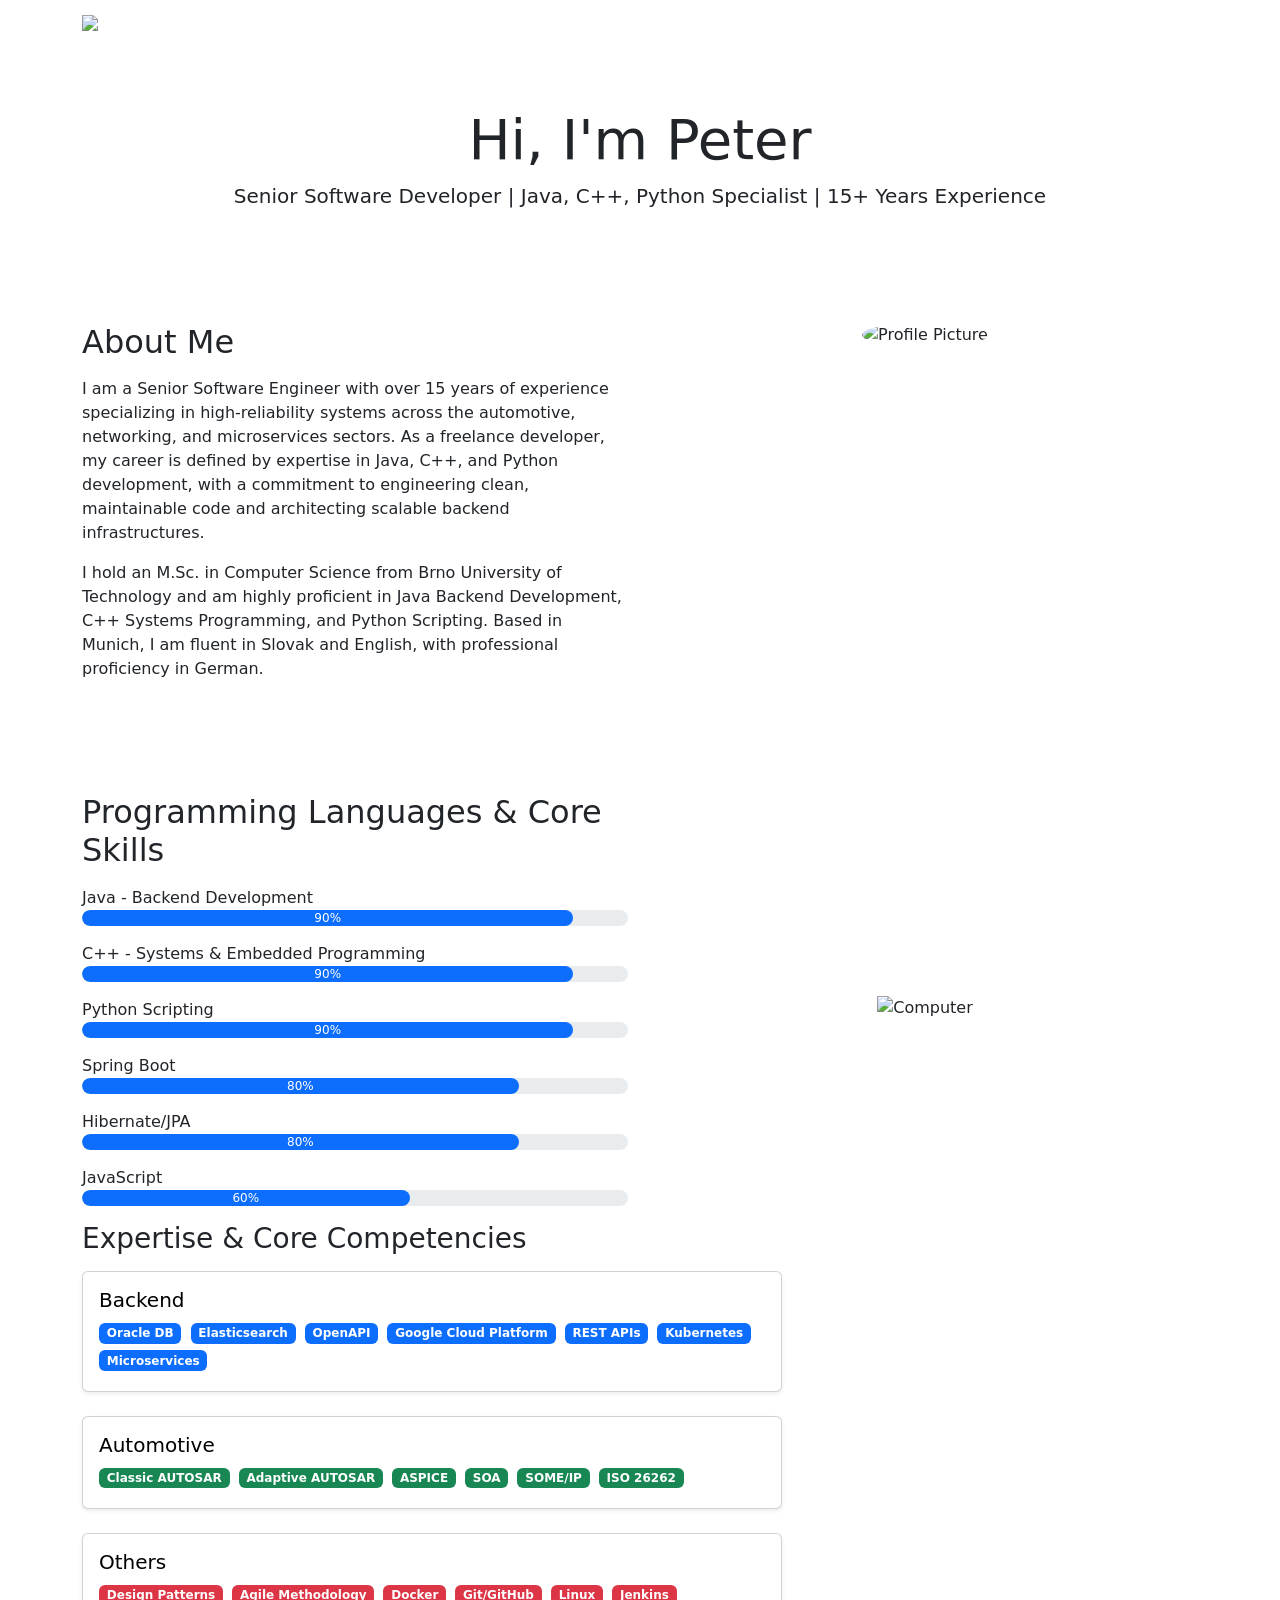
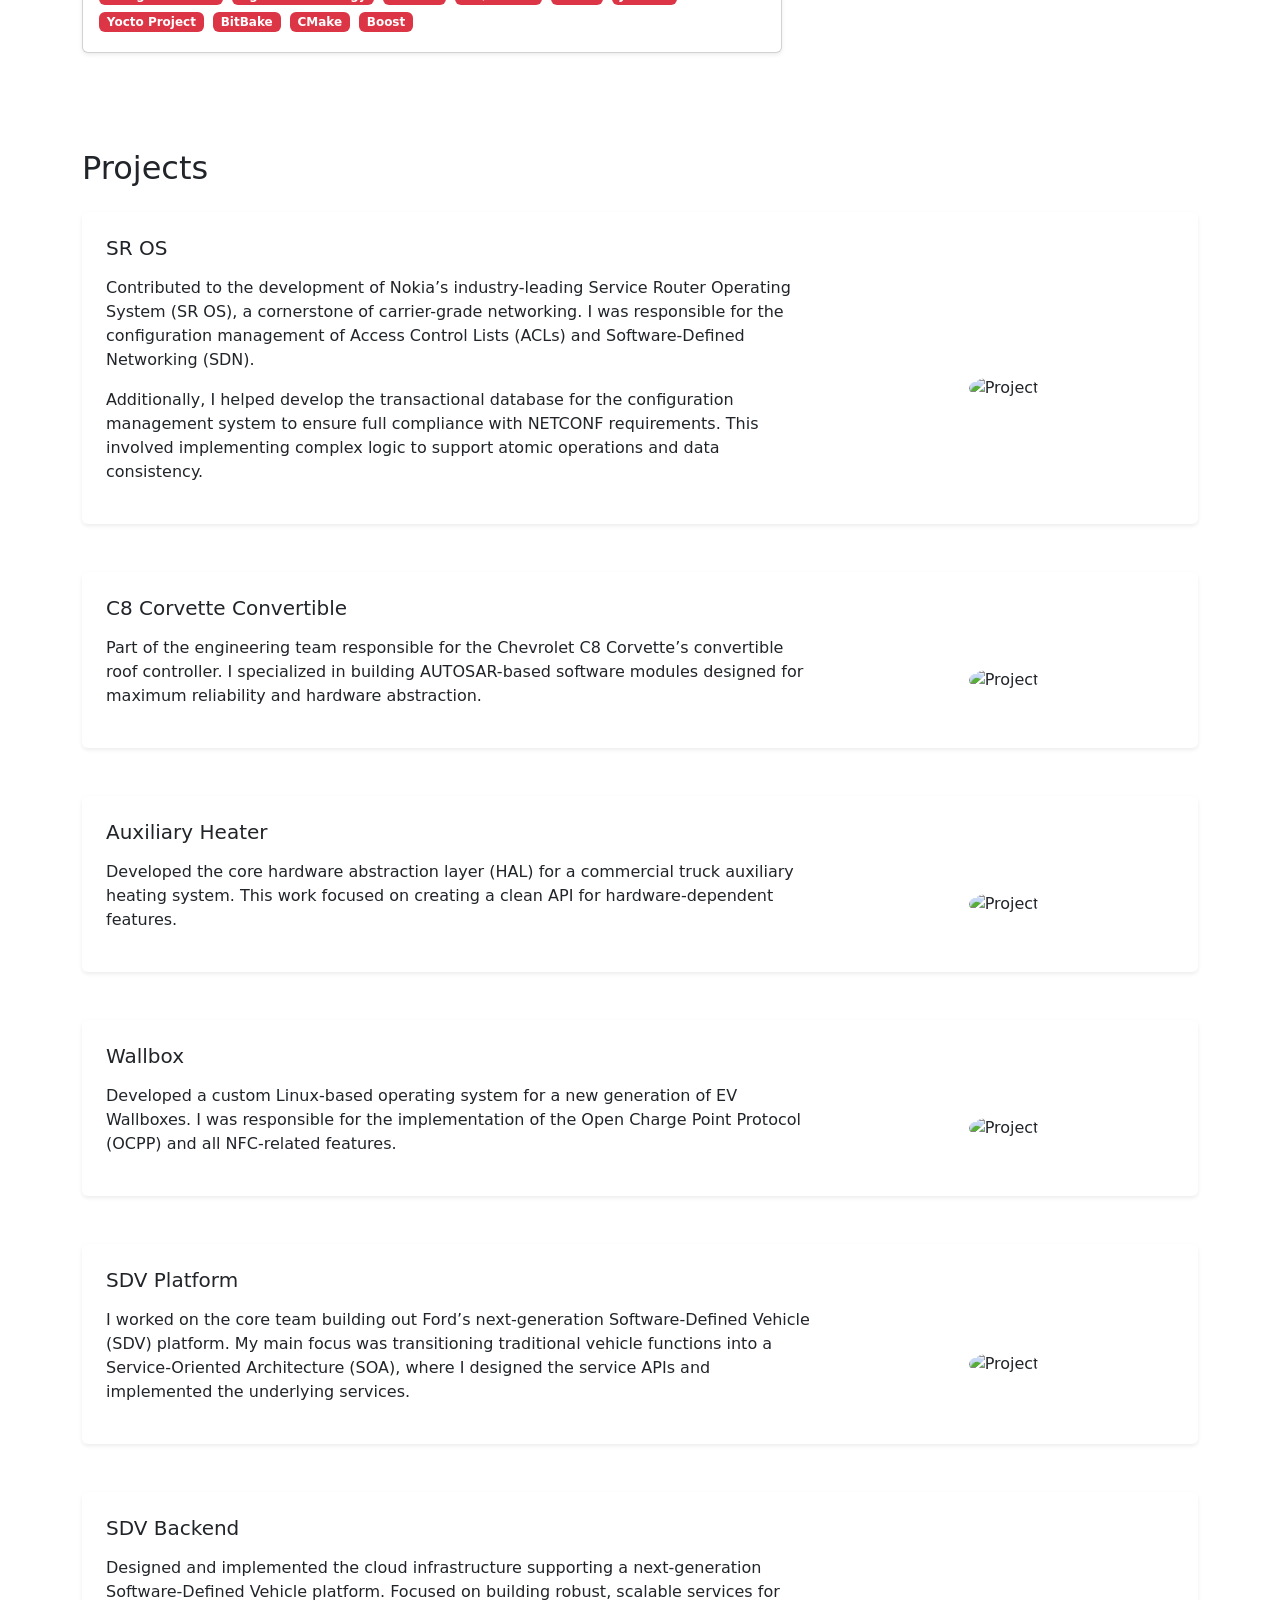
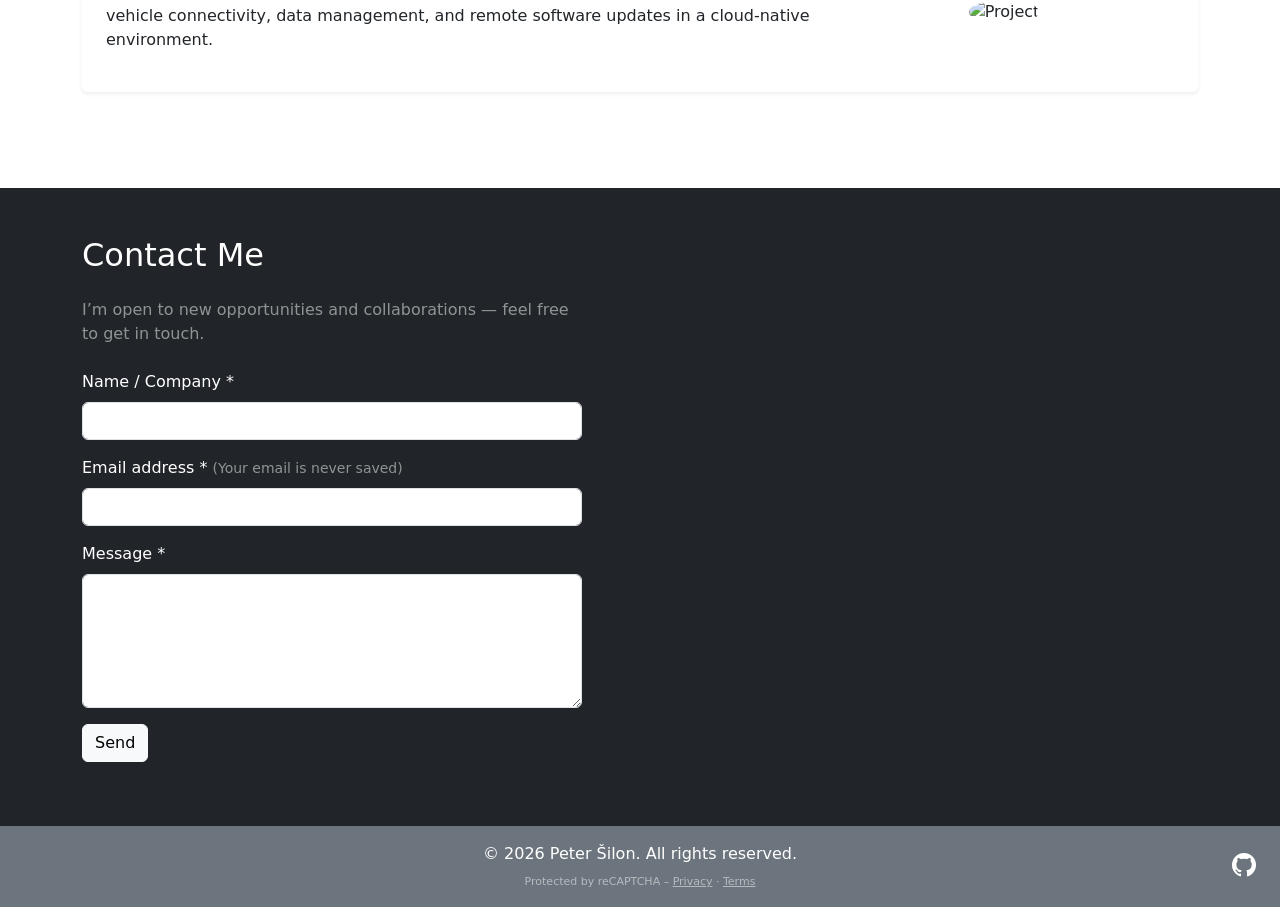
==== commit 33fc6085: "Small clean-up + add forgotten 'Boost'." ====
--- a/personal-app/src/main/resources/static/index.html
+++ b/personal-app/src/main/resources/static/index.html
@@ -225,7 +225,7 @@
                     <span class="badge bg-success me-1 mb-1">ASPICE</span>
                     <span class="badge bg-success me-1 mb-1">SOA</span>
                     <span class="badge bg-success me-1 mb-1">SOME/IP</span>
-                    <span class="badge bg-success me-1 mb-1">CMake</span>
+                    <span class="badge bg-success me-1 mb-1">ISO 26262</span>
                 </div>
             </div>
             <!-- Others -->
@@ -240,6 +240,8 @@
                     <span class="badge bg-danger me-1 mb-1">Jenkins</span>
                     <span class="badge bg-danger me-1 mb-1">Yocto Project</span>
                     <span class="badge bg-danger me-1 mb-1">BitBake</span>
+                    <span class="badge bg-danger me-1 mb-1">CMake</span>
+                    <span class="badge bg-danger me-1 mb-1">Boost</span>
                 </div>
             </div>
         </div>
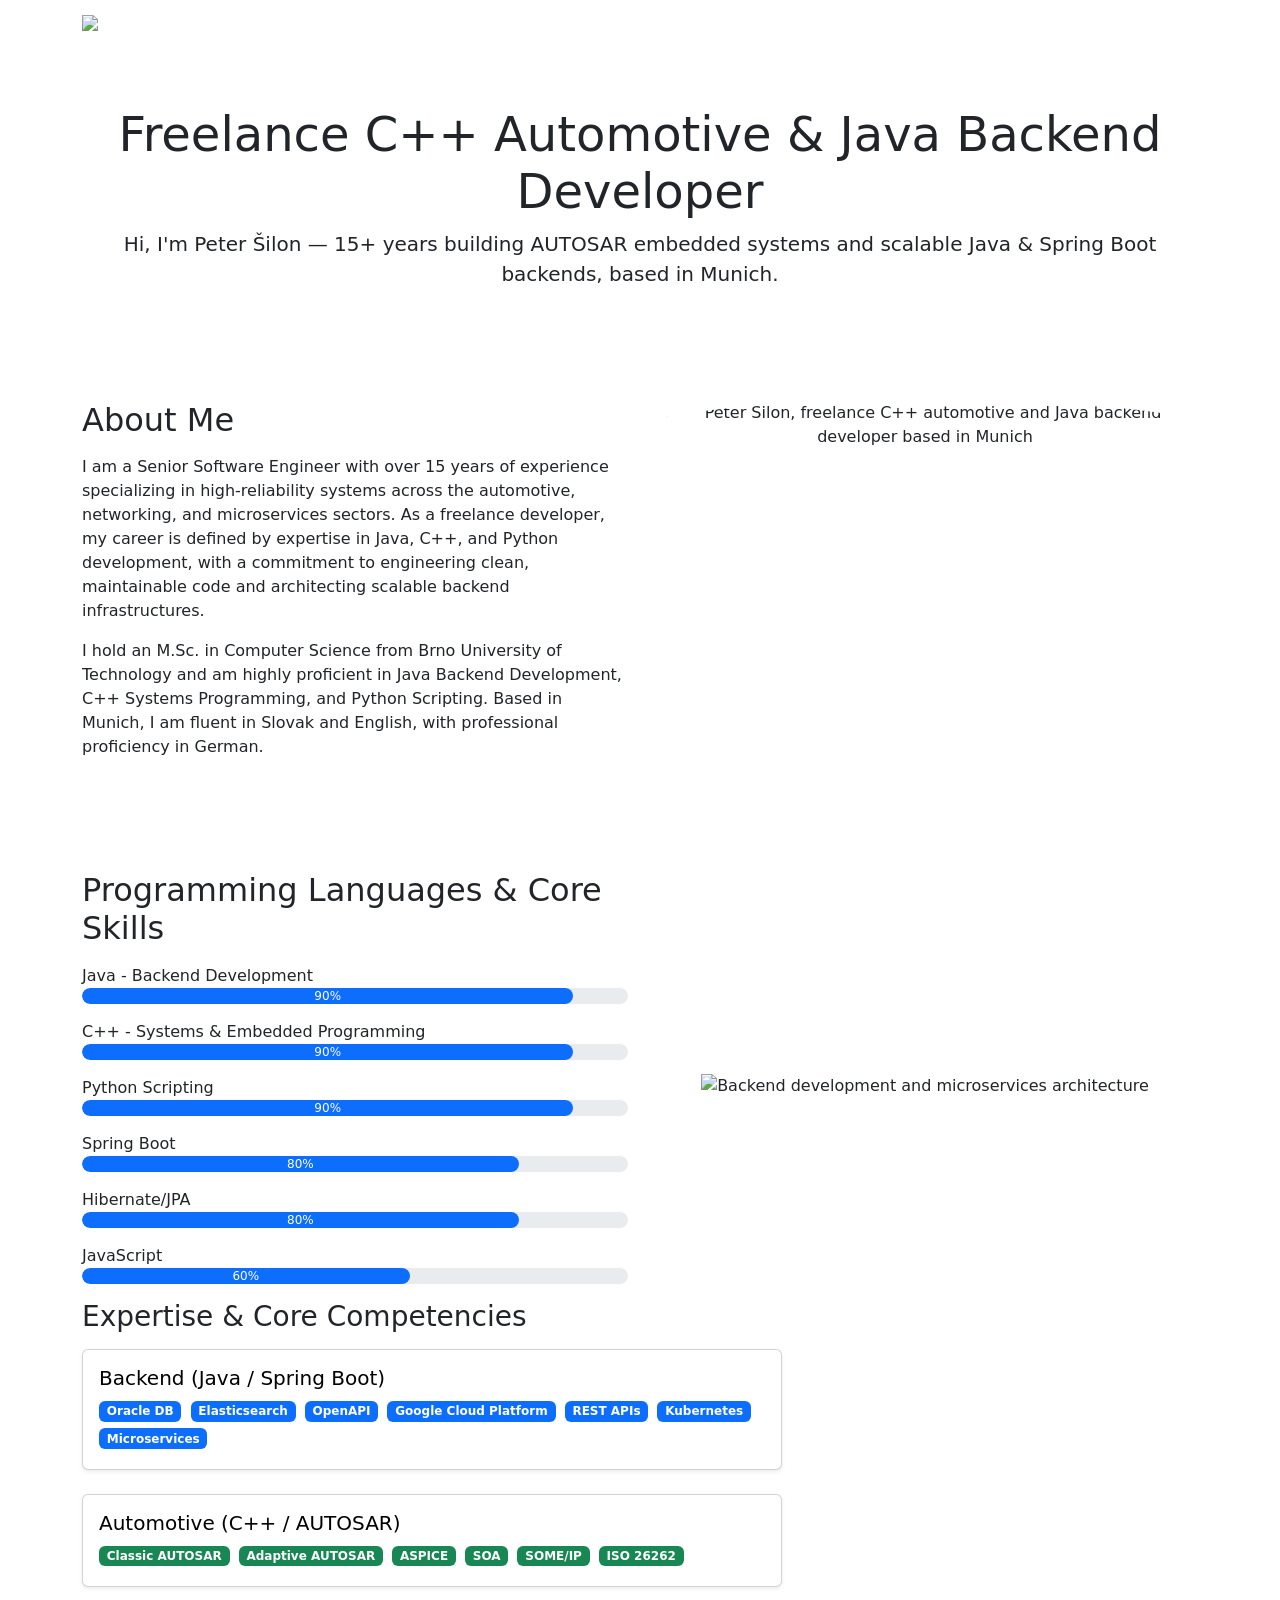
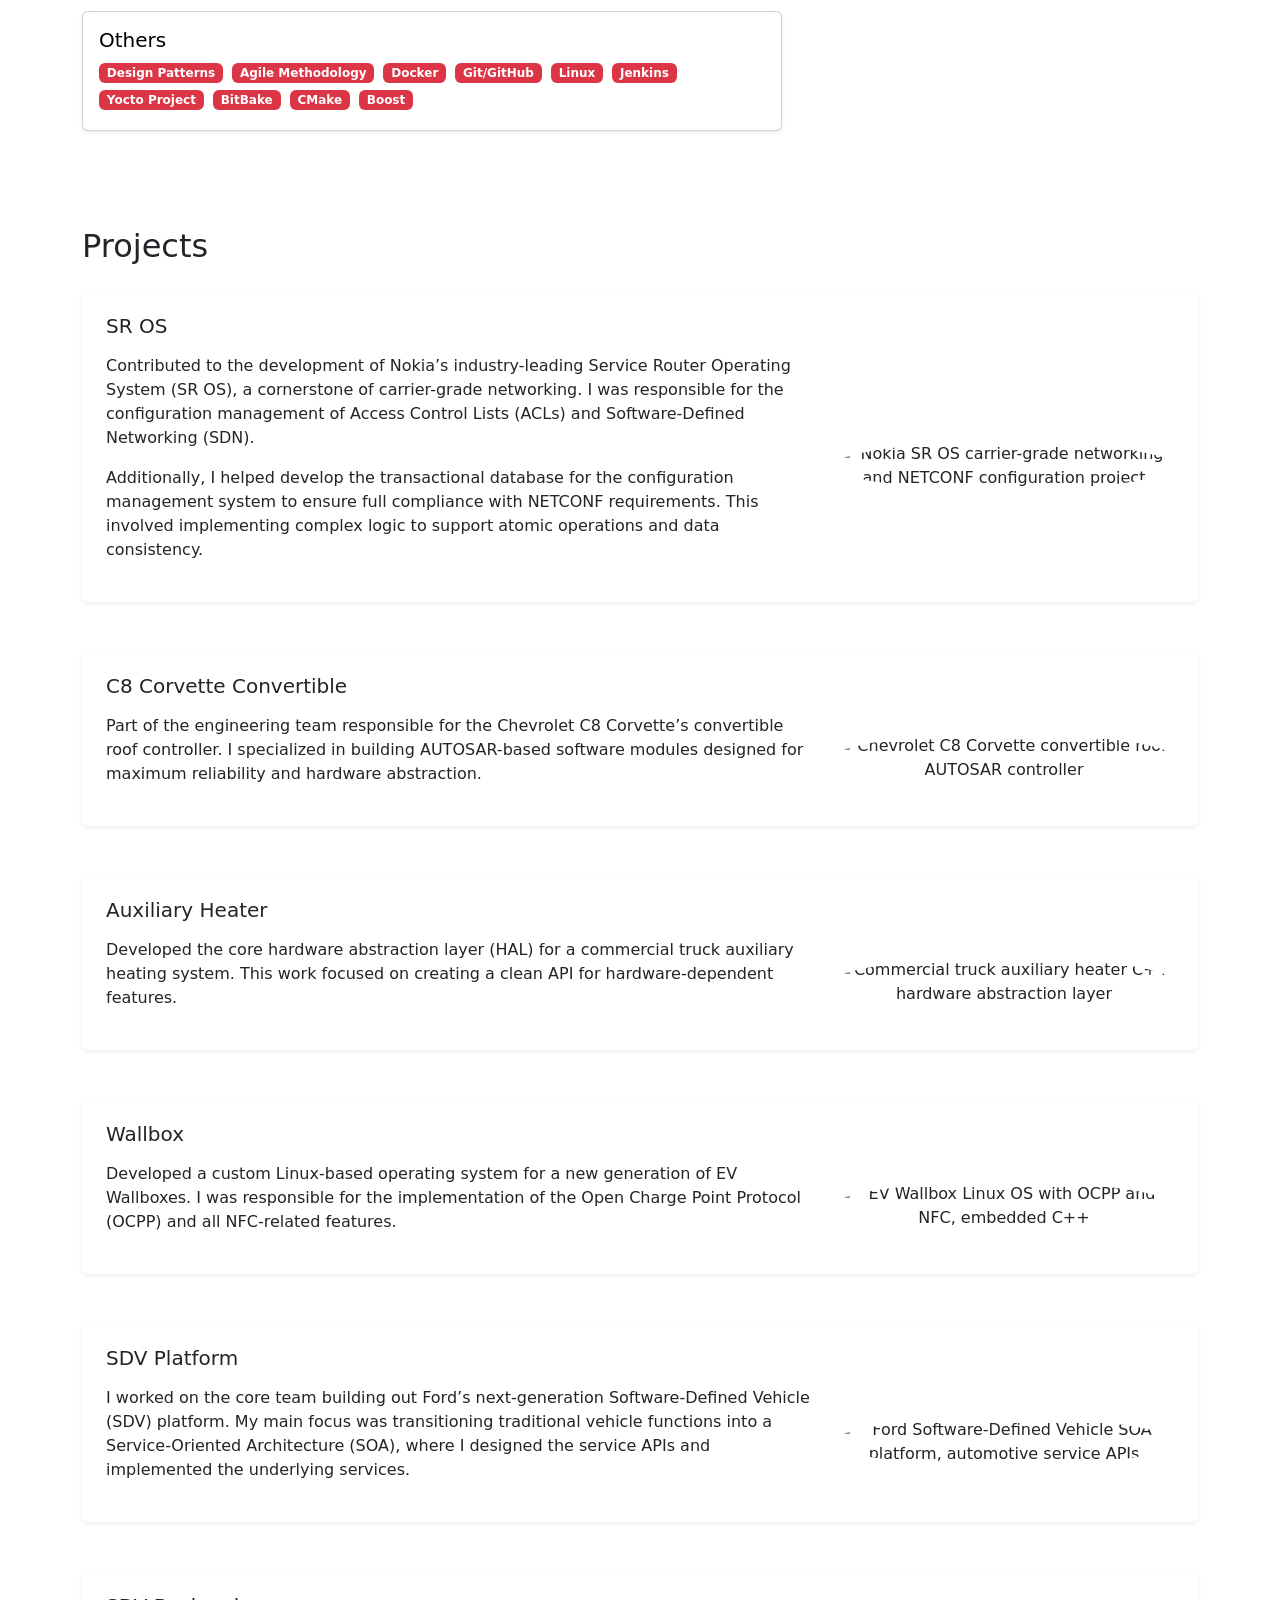
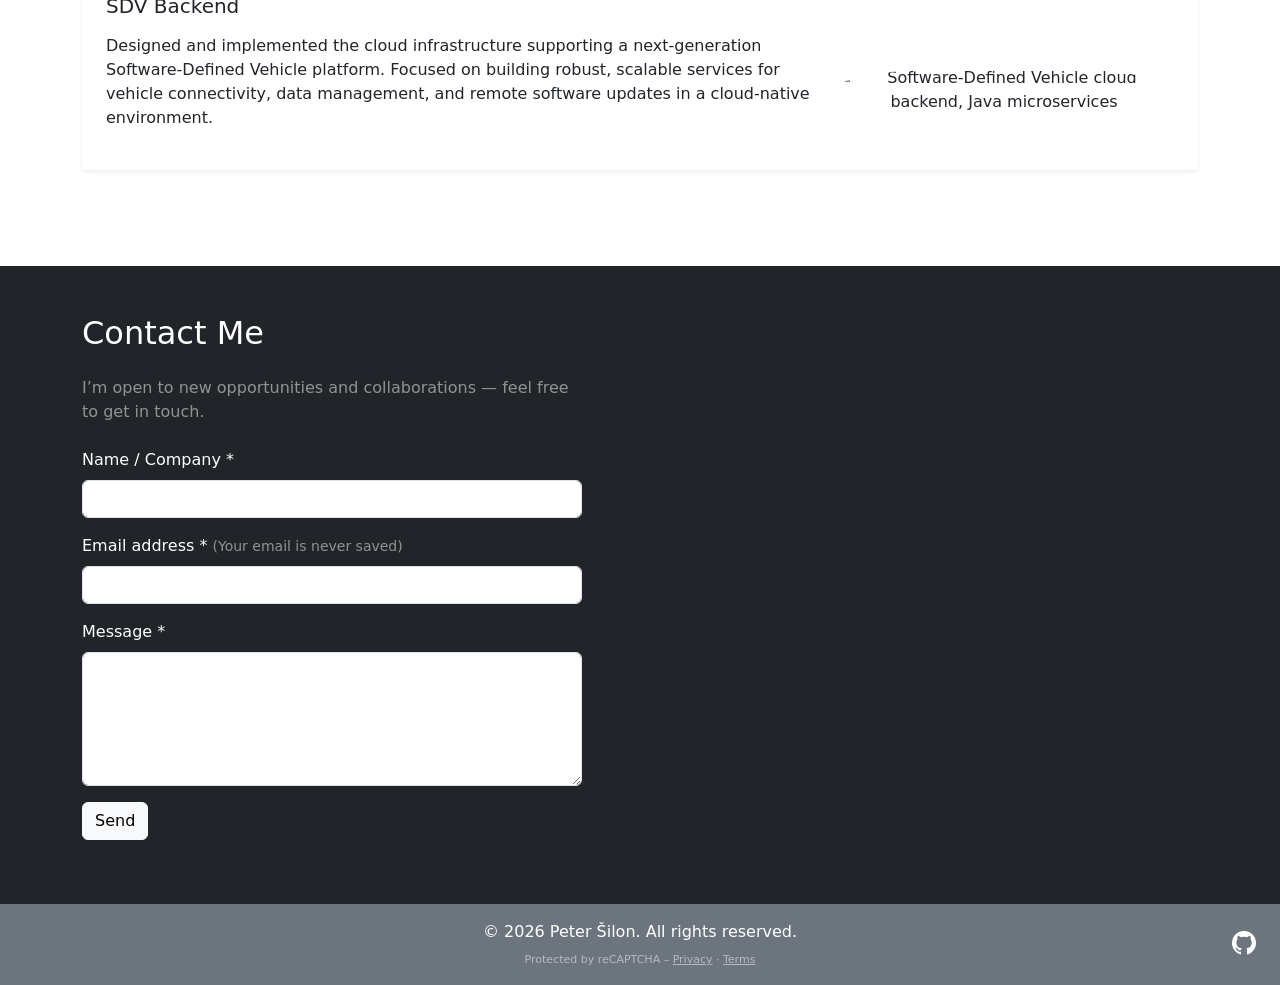
==== commit 3f76d26b: "Small SEO fixes." ====
--- a/personal-app/src/main/resources/static/index.html
+++ b/personal-app/src/main/resources/static/index.html
@@ -4,30 +4,35 @@
     <meta charset="UTF-8"/>
     <meta name="viewport" content="width=device-width, initial-scale=1.0"/>
     <meta name="description"
-          content="Senior Software Developer specializing in C++, Python, and Java. Expert in AUTOSAR, microservices, and backend systems. Freelance engineer based in Munich with 15+ years experience."/>
+          content="Freelance C++ automotive and Java backend developer in Munich. AUTOSAR &amp; embedded C++ for automotive systems; Java, Spring Boot &amp; microservices for scalable backends. 15+ years."/>
     <meta name="keywords"
-          content="C++ developer, Python developer, Java developer, freelance software engineer, AUTOSAR expert, backend developer, Munich, microservices, Kubernetes, embedded systems"/>
+          content="freelance C++ automotive developer, AUTOSAR developer, Adaptive AUTOSAR, embedded C++ engineer, ISO 26262, Java backend developer, Spring Boot, microservices, Munich"/>
     <meta name="author" content="Peter Šilon"/>
     <meta name="robots" content="index, follow, max-image-preview:large, max-snippet:-1, max-video-preview:-1"/>
     <meta name="theme-color" content="#d38312"/>
 
     <!-- Open Graph / Facebook -->
     <meta property="og:type" content="profile"/>
-    <meta property="og:title" content="Peter Šilon - Senior Software Developer | C++, Python, Java Specialist"/>
+    <meta property="og:site_name" content="silon.me"/>
+    <meta property="og:locale" content="en_US"/>
+    <meta property="og:title" content="Freelance C++ Automotive &amp; Java Backend Developer – Peter Šilon"/>
     <meta property="og:description"
-          content="Freelance Senior Software Engineer specializing in C++, Python, and Java. Expert in AUTOSAR, microservices architecture, and backend systems with 15+ years of industry experience."/>
+          content="Freelance C++ automotive and Java backend developer in Munich. AUTOSAR &amp; embedded C++ for automotive systems; Java, Spring Boot &amp; microservices for scalable backends. 15+ years."/>
     <meta property="og:url" content="https://silon.me/"/>
+    <meta property="og:image" content="https://silon.me/img/me_3.jpeg"/>
+    <meta property="og:image:alt" content="Peter Šilon, freelance C++ automotive and Java backend developer"/>
 
     <!-- Twitter -->
-    <meta name="twitter:card" content="summary"/>
-    <meta name="twitter:title" content="Peter Šilon - Senior Software Developer"/>
+    <meta name="twitter:card" content="summary_large_image"/>
+    <meta name="twitter:title" content="Freelance C++ Automotive &amp; Java Backend Developer – Peter Šilon"/>
     <meta name="twitter:description"
-          content="C++, Python, Java specialist | AUTOSAR expert | 15+ years experience | Munich-based freelancer"/>
+          content="C++ &amp; AUTOSAR automotive embedded systems · Java, Spring Boot &amp; microservices backends · 15+ years · Munich."/>
+    <meta name="twitter:image" content="https://silon.me/img/me_3.jpeg"/>
 
     <!-- Language & Canonical -->
-    <link rel="canonical" href="https://silon.me"/>
-
-    <title>Peter Šilon - Senior C++, Python, Java Developer | Freelance Software Engineer</title>
+    <link rel="canonical" href="https://silon.me/"/>
+
+    <title>Freelance C++ Automotive &amp; Java Backend Developer – Peter Šilon</title>
     <link rel="icon" type="image/png" href="/img/silon_me_logo.png">
     <link href="https://cdn.jsdelivr.net/npm/bootstrap@5.3.3/dist/css/bootstrap.min.css" rel="stylesheet">
     <link href="https://cdn.jsdelivr.net/npm/bootstrap-icons@1.11.3/font/bootstrap-icons.css" rel="stylesheet">
@@ -39,14 +44,13 @@
             "@context": "https://schema.org",
             "@type": "Person",
             "name": "Peter Šilon",
-            "jobTitle": "Senior Software Engineer",
-            "url": "https://silon.me",
+            "jobTitle": "Freelance C++ Automotive & Java Backend Developer",
+            "url": "https://silon.me/",
             "sameAs": [
-                "https://github.com",
-                "https://linkedin.com"
+                "https://github.com/silonp"
             ],
             "image": "https://silon.me/img/me_3.jpeg",
-            "description": "Senior Software Developer specializing in C++, Python, and Java with expertise in AUTOSAR, microservices, and backend systems",
+            "description": "Freelance senior software engineer specializing in C++ and AUTOSAR for automotive embedded systems, and Java, Spring Boot and microservices for scalable backends. 15+ years, based in Munich.",
             "knowsLanguage": [
                 "en",
                 "sk",
@@ -56,21 +60,30 @@
                 "@type": "City",
                 "name": "Munich"
             },
-            "skills": [
+            "address": {
+                "@type": "PostalAddress",
+                "addressLocality": "Munich",
+                "addressCountry": "DE"
+            },
+            "knowsAbout": [
                 "C++",
-                "Python",
+                "Modern C++",
+                "AUTOSAR",
+                "Classic AUTOSAR",
+                "Adaptive AUTOSAR",
+                "Automotive Software",
+                "Embedded Systems",
+                "ISO 26262",
+                "SOME/IP",
                 "Java",
-                "AUTOSAR",
                 "Spring Boot",
+                "Backend Development",
                 "Microservices",
+                "REST APIs",
                 "Kubernetes",
-                "Docker",
-                "Backend Development",
-                "Software Architecture",
-                "REST APIs",
-                "Elasticsearch"
+                "Docker"
             ],
-            "experience": {
+            "hasCredential": {
                 "@type": "EducationalOccupationalCredential",
                 "credentialCategory": "degree",
                 "name": "M.Sc. in Computer Science",
@@ -108,8 +121,8 @@
 <!-- HERO -->
 <header class="bg-soft-yellow text-center py-5">
     <div class="container">
-        <h1 class="display-4">Hi, I'm Peter</h1>
-        <p class="lead">Senior Software Developer | Java, C++, Python Specialist | 15+ Years Experience</p>
+        <h1 class="display-5">Freelance C++ Automotive &amp; Java Backend Developer</h1>
+        <p class="lead">Hi, I'm Peter Šilon — 15+ years building AUTOSAR embedded systems and scalable Java &amp; Spring Boot backends, based in Munich.</p>
     </div>
 </header>
 
@@ -134,7 +147,7 @@
                 </p>
             </div>
             <div class="col-md-6 text-center profile-pic">
-                <img src="/img/me_3.jpeg" class="rounded-circle img-fluid" alt="Profile Picture">
+                <img src="/img/me_3.jpeg" class="rounded-circle img-fluid" alt="Peter Šilon, freelance C++ automotive and Java backend developer based in Munich">
             </div>
         </div>
     </div>
@@ -194,7 +207,7 @@
 
             <!-- COL-1 -->
             <div class="col-md-6 text-center profile-pic">
-                <img src="/img/be_3.png" class="img-fluid" alt="Computer">
+                <img src="/img/be_3.png" class="img-fluid" alt="Backend development and microservices architecture">
             </div>
         </div>
     </div>
@@ -206,7 +219,7 @@
             <!-- Backend -->
             <div class="card shadow-sm">
                 <div class="card-body">
-                    <h5 class="text-black card-title fw-light">Backend</h5>
+                    <h5 class="text-black card-title fw-light">Backend (Java / Spring Boot)</h5>
                     <span class="badge bg-primary me-1 mb-1">Oracle DB</span>
                     <span class="badge bg-primary me-1 mb-1">Elasticsearch</span>
                     <span class="badge bg-primary me-1 mb-1">OpenAPI</span>
@@ -219,7 +232,7 @@
             <!-- Automotive -->
             <div class="card shadow-sm">
                 <div class="card-body">
-                    <h5 class="text-black card-title fw-light">Automotive</h5>
+                    <h5 class="text-black card-title fw-light">Automotive (C++ / AUTOSAR)</h5>
                     <span class="badge bg-success me-1 mb-1">Classic AUTOSAR</span>
                     <span class="badge bg-success me-1 mb-1">Adaptive AUTOSAR</span>
                     <span class="badge bg-success me-1 mb-1">ASPICE</span>
@@ -270,7 +283,7 @@
                     </p>
                 </div>
                 <div class="col-md-4 text-center">
-                    <img src="/img/P1.jpg" class="img-fluid rounded-circle project-pic" alt="Project">
+                    <img src="/img/P1.jpg" class="img-fluid rounded-circle project-pic" alt="Nokia SR OS carrier-grade networking and NETCONF configuration project">
                 </div>
             </div>
         </div>
@@ -286,7 +299,7 @@
                     </p>
                 </div>
                 <div class="col-md-4 text-center">
-                    <img src="/img/P2.png" class="img-fluid rounded-circle project-pic" alt="Project">
+                    <img src="/img/P2.png" class="img-fluid rounded-circle project-pic" alt="Chevrolet C8 Corvette convertible roof AUTOSAR controller">
                 </div>
             </div>
         </div>
@@ -301,7 +314,7 @@
                     </p>
                 </div>
                 <div class="col-md-4 text-center">
-                    <img src="/img/P3.webp" class="img-fluid rounded-circle project-pic" alt="Project">
+                    <img src="/img/P3.webp" class="img-fluid rounded-circle project-pic" alt="Commercial truck auxiliary heater C++ hardware abstraction layer">
                 </div>
             </div>
         </div>
@@ -317,7 +330,7 @@
                     </p>
                 </div>
                 <div class="col-md-4 text-center">
-                    <img src="/img/P4.jpg" class="img-fluid rounded-circle project-pic" alt="Project">
+                    <img src="/img/P4.jpg" class="img-fluid rounded-circle project-pic" alt="EV Wallbox Linux OS with OCPP and NFC, embedded C++">
                 </div>
             </div>
         </div>
@@ -333,7 +346,7 @@
                     </p>
                 </div>
                 <div class="col-md-4 text-center">
-                    <img src="/img/P5.jpg" class="img-fluid rounded-circle project-pic" alt="Project">
+                    <img src="/img/P5.jpg" class="img-fluid rounded-circle project-pic" alt="Ford Software-Defined Vehicle SOA platform, automotive service APIs">
                 </div>
             </div>
         </div>
@@ -349,7 +362,7 @@
                     </p>
                 </div>
                 <div class="col-md-4 text-center">
-                    <img src="/img/P6.png" class="img-fluid rounded-circle project-pic" alt="Project">
+                    <img src="/img/P6.png" class="img-fluid rounded-circle project-pic" alt="Software-Defined Vehicle cloud backend, Java microservices">
                 </div>
             </div>
         </div>
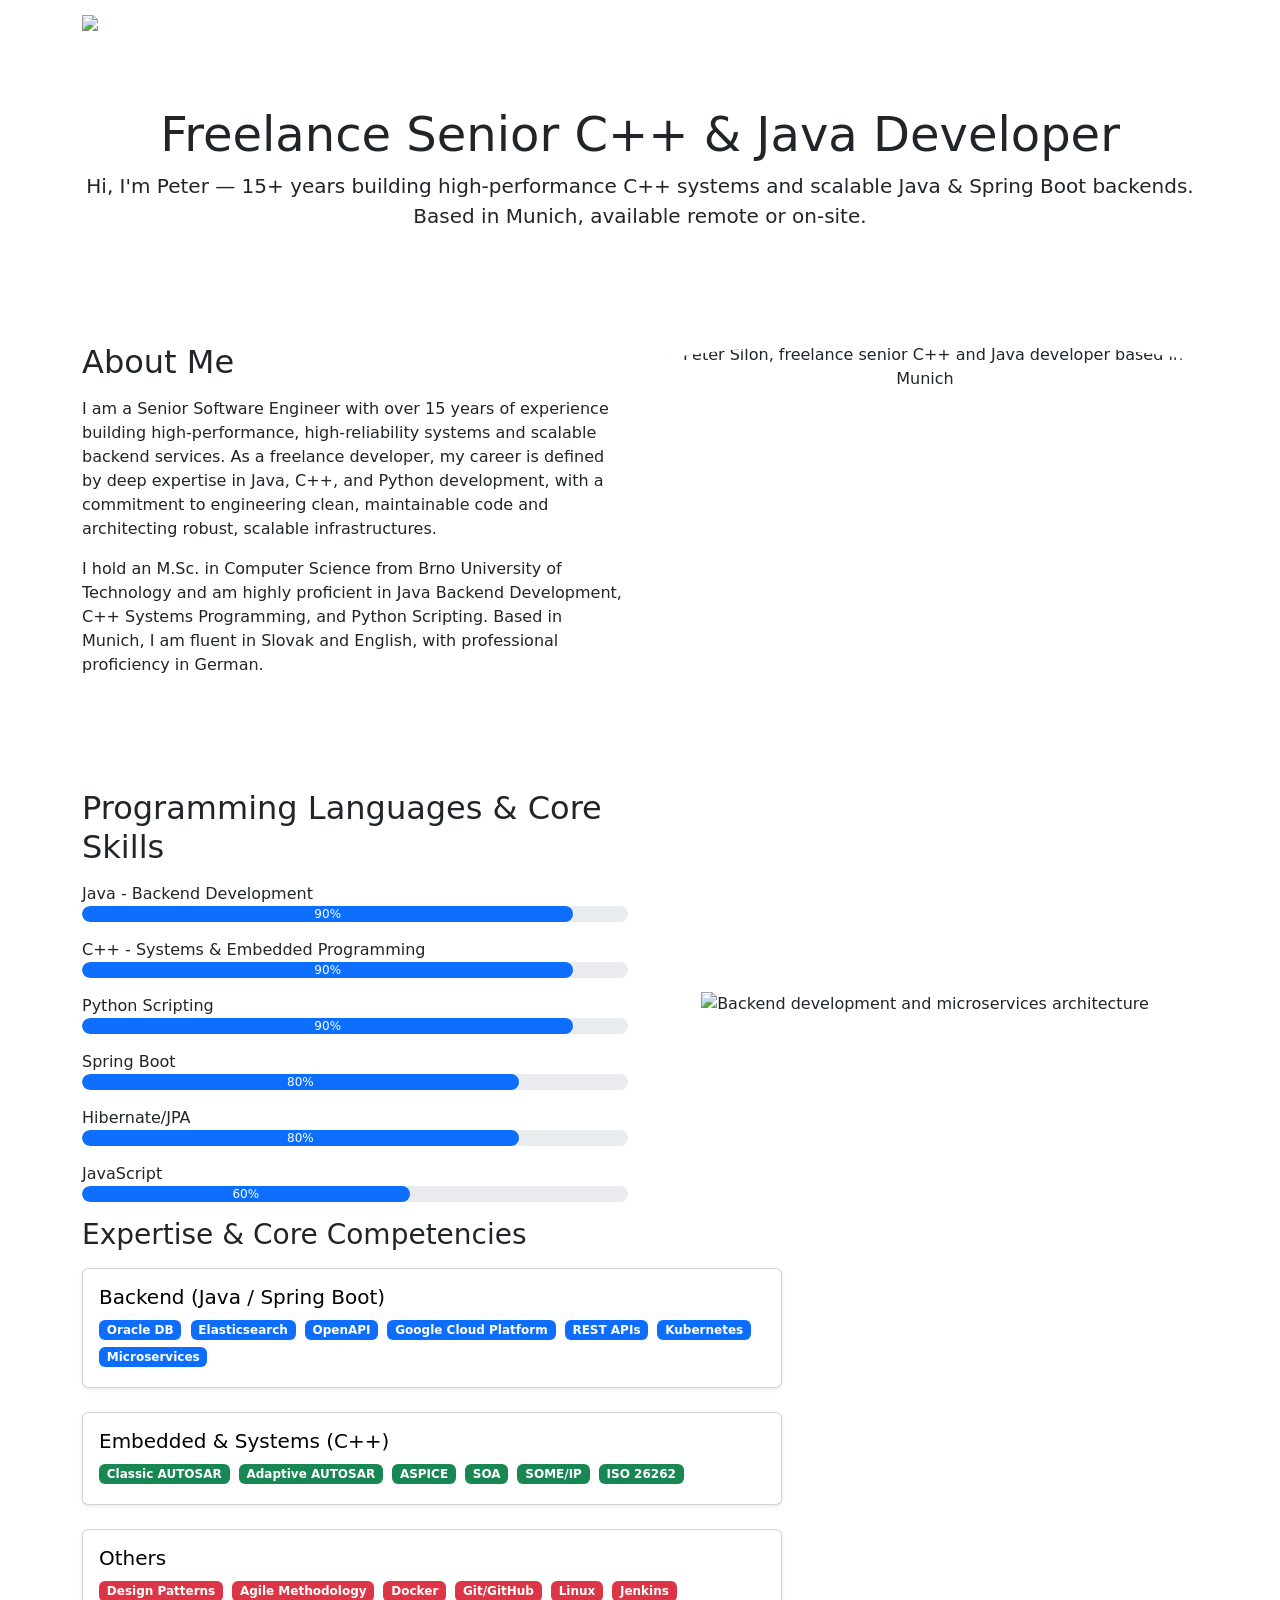
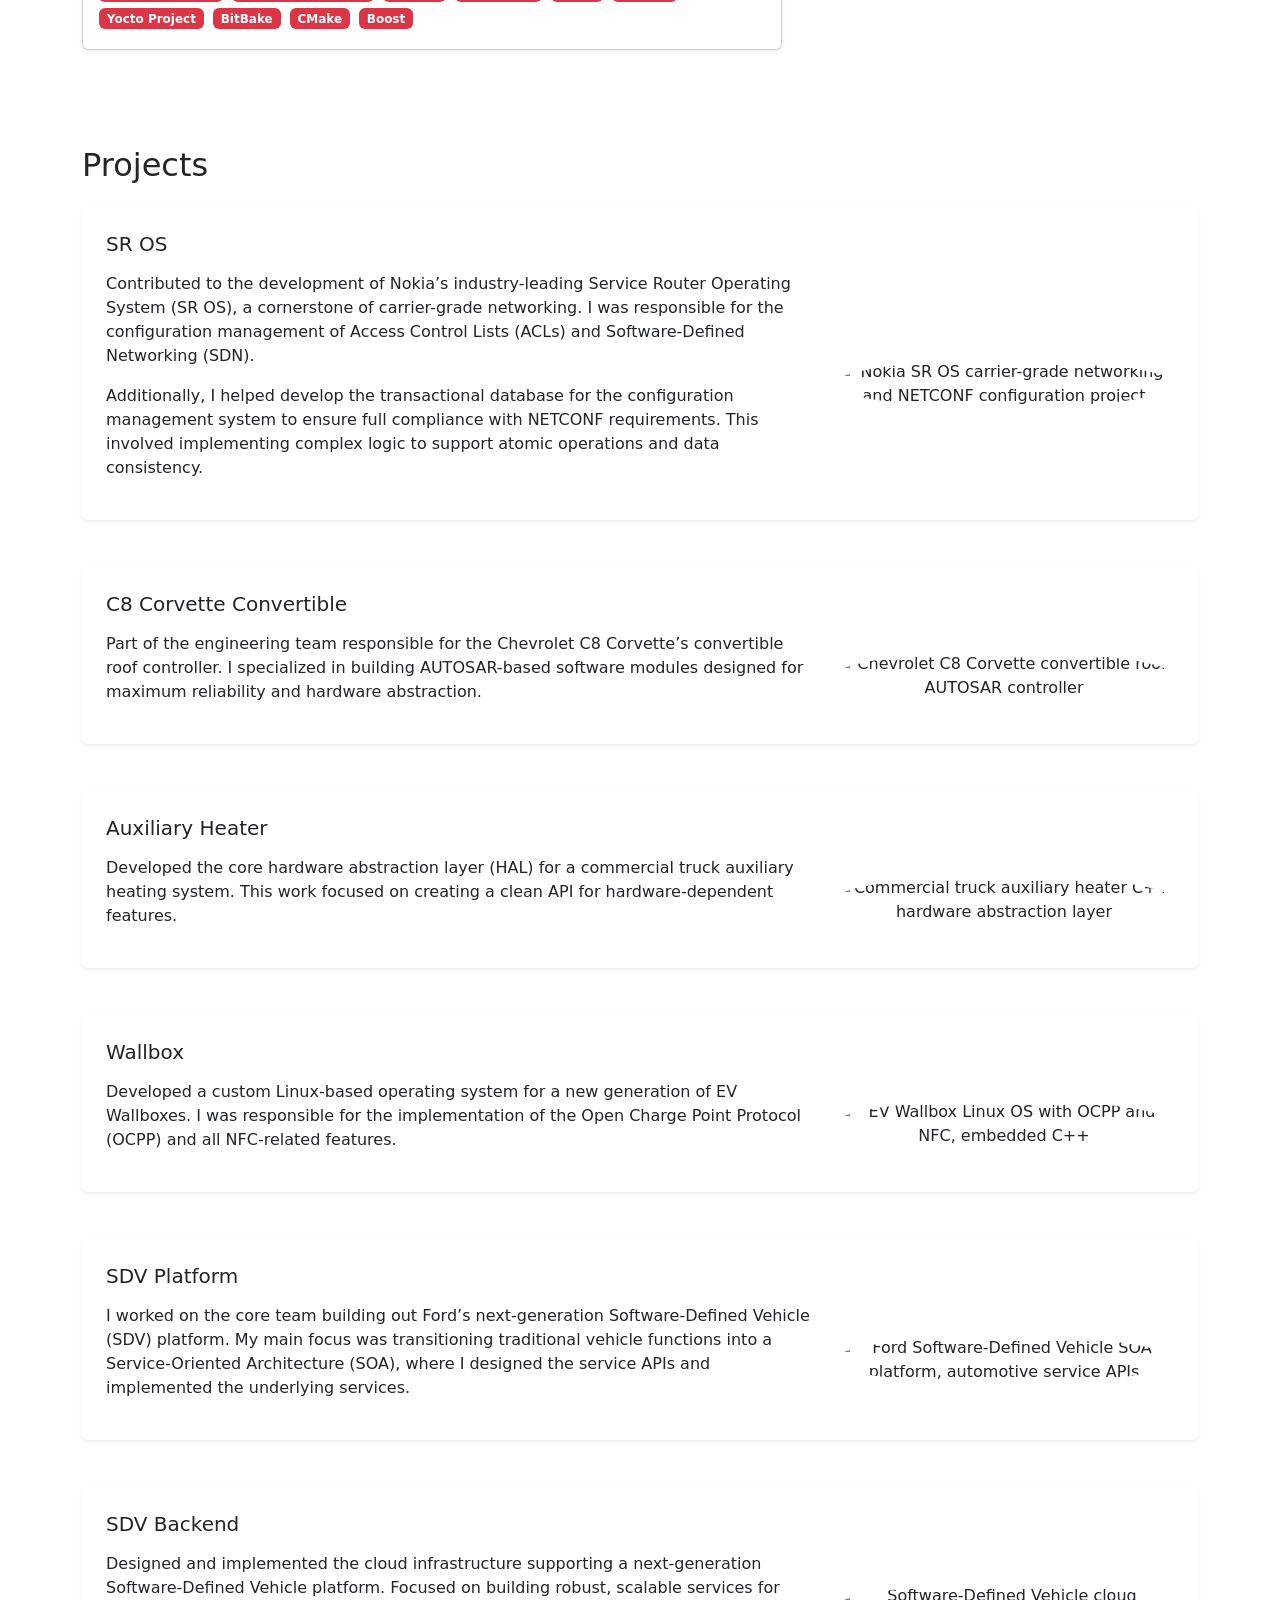
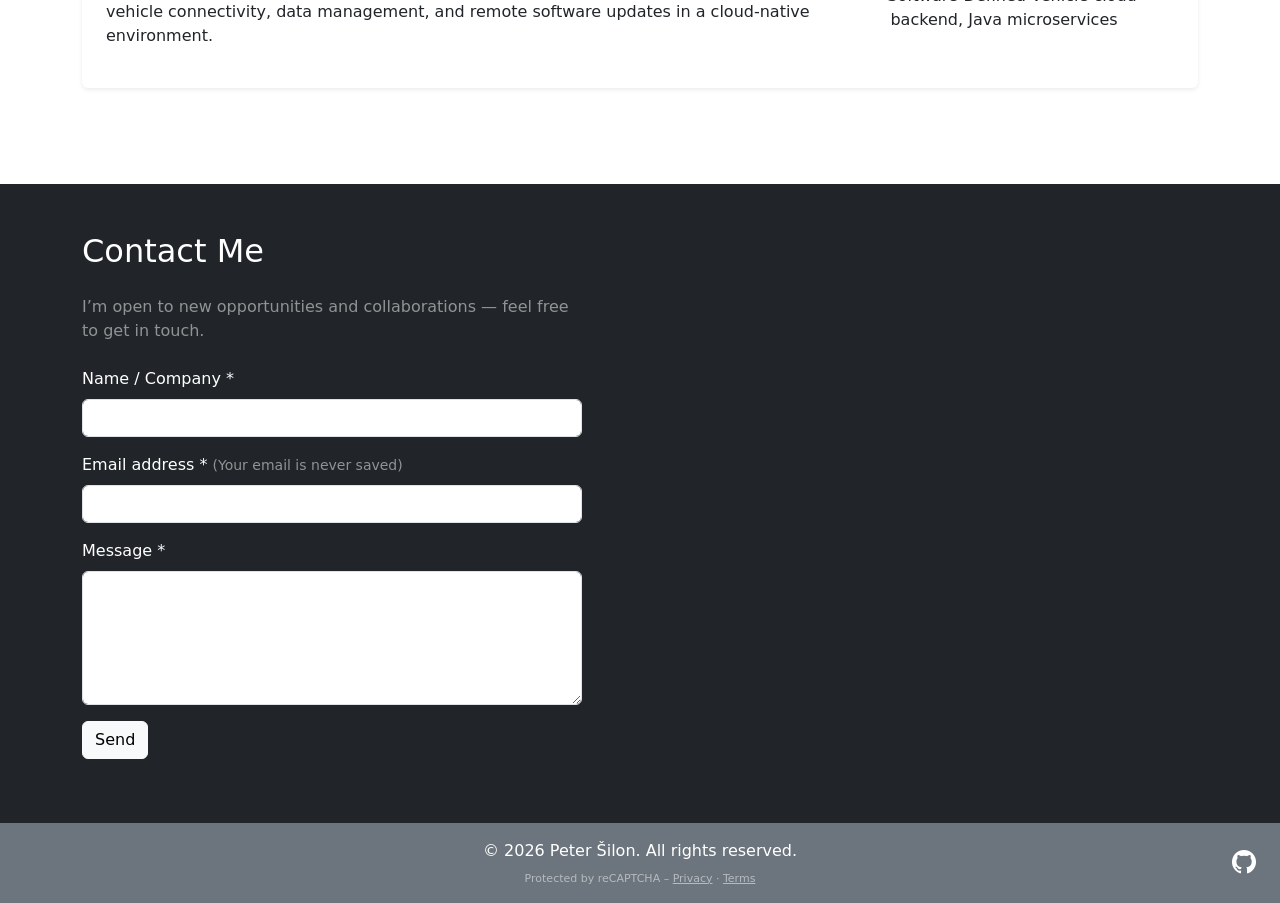
==== commit e9757031: "Optimize for C++/Java." ====
--- a/personal-app/src/main/resources/static/index.html
+++ b/personal-app/src/main/resources/static/index.html
@@ -4,9 +4,9 @@
     <meta charset="UTF-8"/>
     <meta name="viewport" content="width=device-width, initial-scale=1.0"/>
     <meta name="description"
-          content="Freelance C++ automotive and Java backend developer in Munich. AUTOSAR &amp; embedded C++ for automotive systems; Java, Spring Boot &amp; microservices for scalable backends. 15+ years."/>
+          content="Freelance senior C++ and Java developer. 15+ years building high-performance systems and scalable Spring Boot backends &amp; microservices. Clean, maintainable code. Munich &amp; remote."/>
     <meta name="keywords"
-          content="freelance C++ automotive developer, AUTOSAR developer, Adaptive AUTOSAR, embedded C++ engineer, ISO 26262, Java backend developer, Spring Boot, microservices, Munich"/>
+          content="freelance C++ developer, senior C++ developer, freelance Java developer, senior Java developer, Spring Boot developer, microservices, backend developer, modern C++, systems programming, REST APIs, software engineer Munich, remote freelance developer"/>
     <meta name="author" content="Peter Šilon"/>
     <meta name="robots" content="index, follow, max-image-preview:large, max-snippet:-1, max-video-preview:-1"/>
     <meta name="theme-color" content="#d38312"/>
@@ -15,24 +15,24 @@
     <meta property="og:type" content="profile"/>
     <meta property="og:site_name" content="silon.me"/>
     <meta property="og:locale" content="en_US"/>
-    <meta property="og:title" content="Freelance C++ Automotive &amp; Java Backend Developer – Peter Šilon"/>
+    <meta property="og:title" content="Freelance Senior C++ &amp; Java Developer – Peter Šilon"/>
     <meta property="og:description"
-          content="Freelance C++ automotive and Java backend developer in Munich. AUTOSAR &amp; embedded C++ for automotive systems; Java, Spring Boot &amp; microservices for scalable backends. 15+ years."/>
+          content="Freelance senior C++ and Java developer. 15+ years building high-performance systems and scalable Spring Boot backends &amp; microservices. Clean, maintainable code. Munich &amp; remote."/>
     <meta property="og:url" content="https://silon.me/"/>
     <meta property="og:image" content="https://silon.me/img/me_3.jpeg"/>
-    <meta property="og:image:alt" content="Peter Šilon, freelance C++ automotive and Java backend developer"/>
+    <meta property="og:image:alt" content="Peter Šilon, freelance senior C++ and Java developer"/>
 
     <!-- Twitter -->
     <meta name="twitter:card" content="summary_large_image"/>
-    <meta name="twitter:title" content="Freelance C++ Automotive &amp; Java Backend Developer – Peter Šilon"/>
+    <meta name="twitter:title" content="Freelance Senior C++ &amp; Java Developer – Peter Šilon"/>
     <meta name="twitter:description"
-          content="C++ &amp; AUTOSAR automotive embedded systems · Java, Spring Boot &amp; microservices backends · 15+ years · Munich."/>
+          content="Senior C++ &amp; Java developer · high-performance systems · scalable Spring Boot &amp; microservices backends · 15+ years · Munich &amp; remote."/>
     <meta name="twitter:image" content="https://silon.me/img/me_3.jpeg"/>
 
     <!-- Language & Canonical -->
     <link rel="canonical" href="https://silon.me/"/>
 
-    <title>Freelance C++ Automotive &amp; Java Backend Developer – Peter Šilon</title>
+    <title>Freelance Senior C++ &amp; Java Developer – Peter Šilon</title>
     <link rel="icon" type="image/png" href="/img/silon_me_logo.png">
     <link href="https://cdn.jsdelivr.net/npm/bootstrap@5.3.3/dist/css/bootstrap.min.css" rel="stylesheet">
     <link href="https://cdn.jsdelivr.net/npm/bootstrap-icons@1.11.3/font/bootstrap-icons.css" rel="stylesheet">
@@ -44,13 +44,13 @@
             "@context": "https://schema.org",
             "@type": "Person",
             "name": "Peter Šilon",
-            "jobTitle": "Freelance C++ Automotive & Java Backend Developer",
+            "jobTitle": "Freelance Senior C++ & Java Developer",
             "url": "https://silon.me/",
             "sameAs": [
                 "https://github.com/silonp"
             ],
             "image": "https://silon.me/img/me_3.jpeg",
-            "description": "Freelance senior software engineer specializing in C++ and AUTOSAR for automotive embedded systems, and Java, Spring Boot and microservices for scalable backends. 15+ years, based in Munich.",
+            "description": "Freelance senior software engineer specializing in C++ and Java, with 15+ years building high-performance systems, scalable Spring Boot backends and microservices. Based in Munich, available remote.",
             "knowsLanguage": [
                 "en",
                 "sk",
@@ -68,18 +68,22 @@
             "knowsAbout": [
                 "C++",
                 "Modern C++",
-                "AUTOSAR",
-                "Classic AUTOSAR",
-                "Adaptive AUTOSAR",
-                "Automotive Software",
+                "C++17",
+                "C++20",
+                "Systems Programming",
                 "Embedded Systems",
-                "ISO 26262",
-                "SOME/IP",
+                "Multithreading",
+                "Object-Oriented Programming",
                 "Java",
                 "Spring Boot",
                 "Backend Development",
                 "Microservices",
                 "REST APIs",
+                "Hibernate",
+                "JPA",
+                "Python",
+                "Software Architecture",
+                "Design Patterns",
                 "Kubernetes",
                 "Docker"
             ],
@@ -121,8 +125,9 @@
 <!-- HERO -->
 <header class="bg-soft-yellow text-center py-5">
     <div class="container">
-        <h1 class="display-5">Freelance C++ Automotive &amp; Java Backend Developer</h1>
-        <p class="lead">Hi, I'm Peter Šilon — 15+ years building AUTOSAR embedded systems and scalable Java &amp; Spring Boot backends, based in Munich.</p>
+        <h1 class="display-5">Freelance Senior C++ &amp; Java Developer</h1>
+        <p class="lead">Hi, I'm Peter — 15+ years building high-performance C++ systems and scalable Java &amp; Spring
+            Boot backends. Based in Munich, available remote or on-site.</p>
     </div>
 </header>
 
@@ -133,11 +138,11 @@
             <div class="col-md-6"><!-- 6:6 grid -->
                 <h2 class="mb-3">About Me</h2>
                 <p>
-                    I am a Senior Software Engineer with over 15 years of experience specializing
-                    in high-reliability systems across the automotive, networking, and microservices sectors.
-                    As a freelance developer, my career is defined by expertise in <strong>Java</strong>,
+                    I am a Senior Software Engineer with over 15 years of experience building
+                    high-performance, high-reliability systems and scalable backend services.
+                    As a freelance developer, my career is defined by deep expertise in <strong>Java</strong>,
                     <strong>C++</strong>, and <strong>Python</strong> development, with a commitment to engineering
-                    clean, maintainable code and architecting scalable backend infrastructures.
+                    clean, maintainable code and architecting robust, scalable infrastructures.
                 </p>
                 <p>
                     I hold an <strong>M.Sc. in Computer Science</strong> from Brno University of Technology and am
@@ -147,7 +152,8 @@
                 </p>
             </div>
             <div class="col-md-6 text-center profile-pic">
-                <img src="/img/me_3.jpeg" class="rounded-circle img-fluid" alt="Peter Šilon, freelance C++ automotive and Java backend developer based in Munich">
+                <img src="/img/me_3.jpeg" class="rounded-circle img-fluid"
+                     alt="Peter Šilon, freelance senior C++ and Java developer based in Munich">
             </div>
         </div>
     </div>
@@ -229,10 +235,10 @@
                     <span class="badge bg-primary me-1 mb-1">Microservices</span>
                 </div>
             </div>
-            <!-- Automotive -->
+            <!-- Embedded & Systems -->
             <div class="card shadow-sm">
                 <div class="card-body">
-                    <h5 class="text-black card-title fw-light">Automotive (C++ / AUTOSAR)</h5>
+                    <h5 class="text-black card-title fw-light">Embedded &amp; Systems (C++)</h5>
                     <span class="badge bg-success me-1 mb-1">Classic AUTOSAR</span>
                     <span class="badge bg-success me-1 mb-1">Adaptive AUTOSAR</span>
                     <span class="badge bg-success me-1 mb-1">ASPICE</span>
@@ -283,7 +289,8 @@
                     </p>
                 </div>
                 <div class="col-md-4 text-center">
-                    <img src="/img/P1.jpg" class="img-fluid rounded-circle project-pic" alt="Nokia SR OS carrier-grade networking and NETCONF configuration project">
+                    <img src="/img/P1.jpg" class="img-fluid rounded-circle project-pic"
+                         alt="Nokia SR OS carrier-grade networking and NETCONF configuration project">
                 </div>
             </div>
         </div>
@@ -299,7 +306,8 @@
                     </p>
                 </div>
                 <div class="col-md-4 text-center">
-                    <img src="/img/P2.png" class="img-fluid rounded-circle project-pic" alt="Chevrolet C8 Corvette convertible roof AUTOSAR controller">
+                    <img src="/img/P2.png" class="img-fluid rounded-circle project-pic"
+                         alt="Chevrolet C8 Corvette convertible roof AUTOSAR controller">
                 </div>
             </div>
         </div>
@@ -314,7 +322,8 @@
                     </p>
                 </div>
                 <div class="col-md-4 text-center">
-                    <img src="/img/P3.webp" class="img-fluid rounded-circle project-pic" alt="Commercial truck auxiliary heater C++ hardware abstraction layer">
+                    <img src="/img/P3.webp" class="img-fluid rounded-circle project-pic"
+                         alt="Commercial truck auxiliary heater C++ hardware abstraction layer">
                 </div>
             </div>
         </div>
@@ -330,7 +339,8 @@
                     </p>
                 </div>
                 <div class="col-md-4 text-center">
-                    <img src="/img/P4.jpg" class="img-fluid rounded-circle project-pic" alt="EV Wallbox Linux OS with OCPP and NFC, embedded C++">
+                    <img src="/img/P4.jpg" class="img-fluid rounded-circle project-pic"
+                         alt="EV Wallbox Linux OS with OCPP and NFC, embedded C++">
                 </div>
             </div>
         </div>
@@ -346,7 +356,8 @@
                     </p>
                 </div>
                 <div class="col-md-4 text-center">
-                    <img src="/img/P5.jpg" class="img-fluid rounded-circle project-pic" alt="Ford Software-Defined Vehicle SOA platform, automotive service APIs">
+                    <img src="/img/P5.jpg" class="img-fluid rounded-circle project-pic"
+                         alt="Ford Software-Defined Vehicle SOA platform, automotive service APIs">
                 </div>
             </div>
         </div>
@@ -362,7 +373,8 @@
                     </p>
                 </div>
                 <div class="col-md-4 text-center">
-                    <img src="/img/P6.png" class="img-fluid rounded-circle project-pic" alt="Software-Defined Vehicle cloud backend, Java microservices">
+                    <img src="/img/P6.png" class="img-fluid rounded-circle project-pic"
+                         alt="Software-Defined Vehicle cloud backend, Java microservices">
                 </div>
             </div>
         </div>
